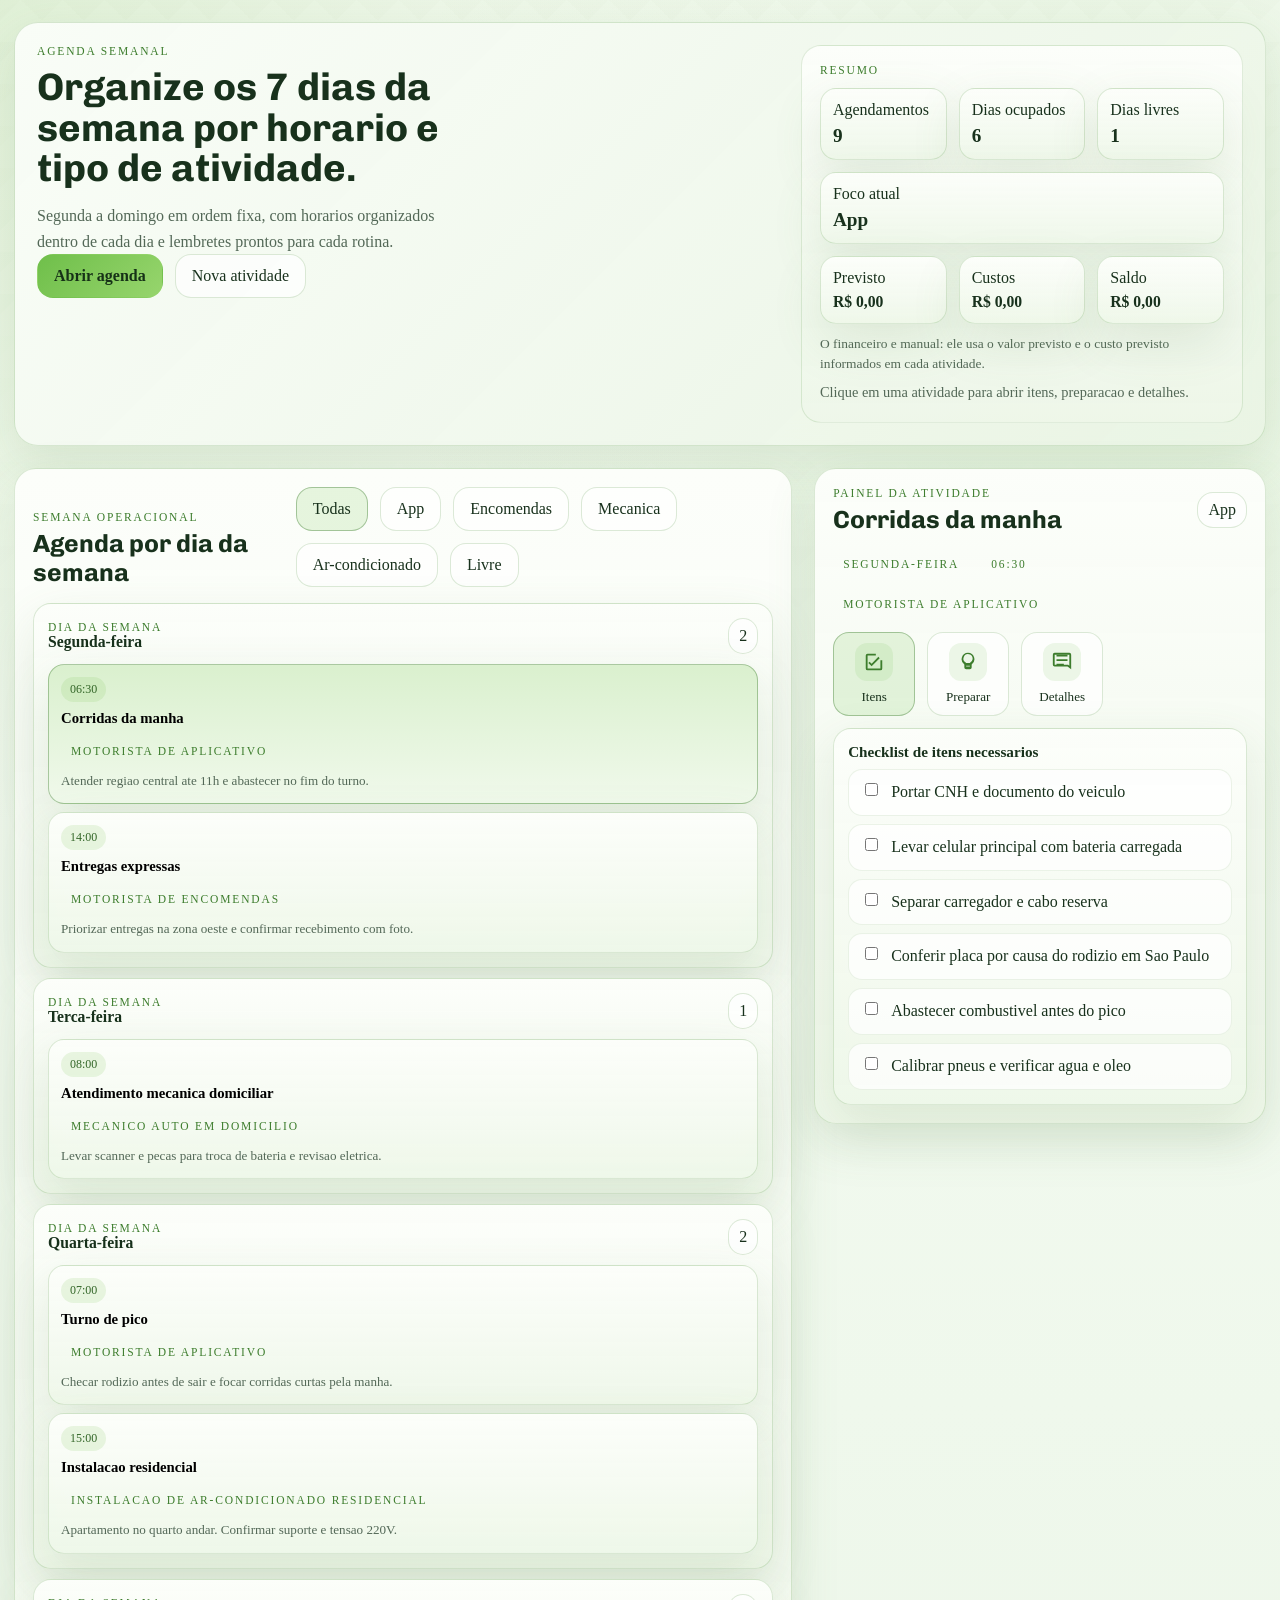
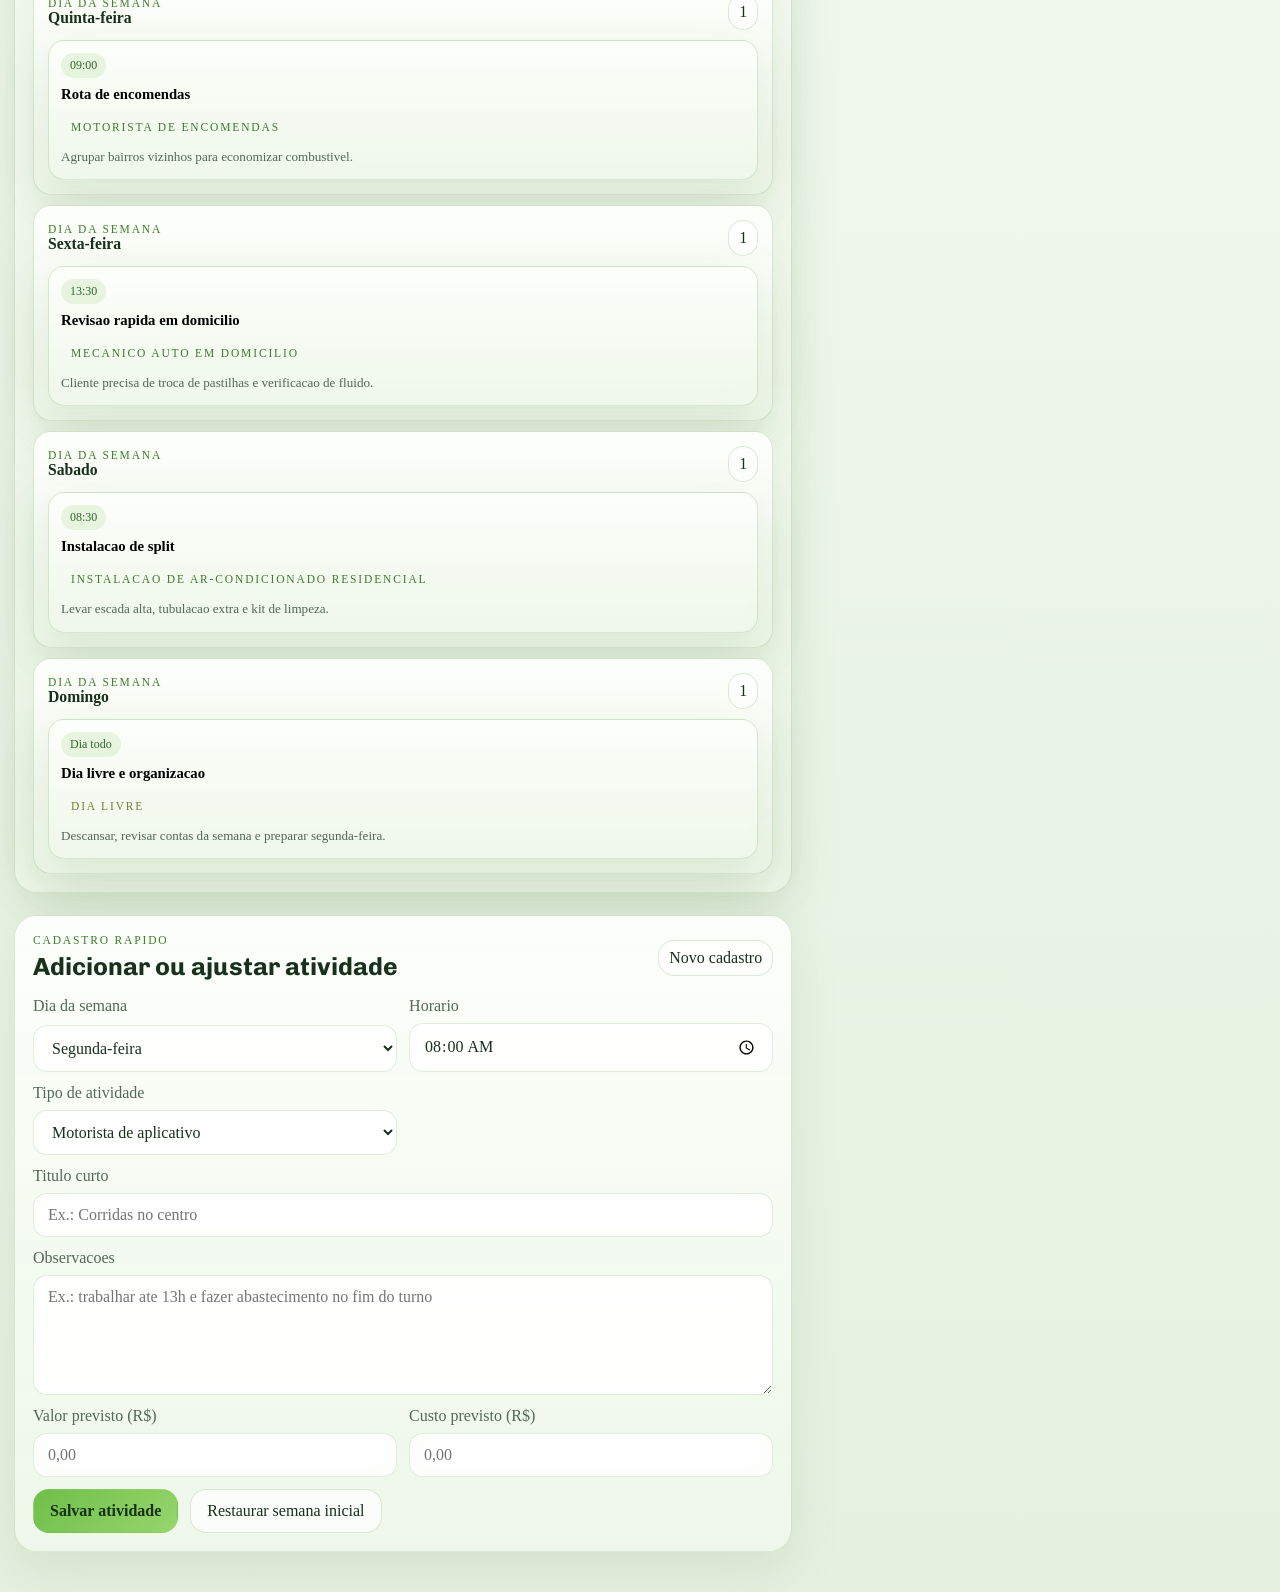
==== index.html @ f0bfd6d5 "Initial weekly planner app" ====
﻿<!DOCTYPE html>
<html lang="pt-BR">
  <head>
    <meta charset="UTF-8" />
    <meta name="viewport" content="width=device-width, initial-scale=1.0" />
    <title>Rotina Pro | Agenda do Empreendedor</title>
    <link rel="preconnect" href="https://fonts.googleapis.com" />
    <link rel="preconnect" href="https://fonts.gstatic.com" crossorigin />
    <link
      href="https://fonts.googleapis.com/css2?family=Chivo:wght@400;500;700;800&family=Sora:wght@400;600;700&display=swap"
      rel="stylesheet"
    />
    <link rel="stylesheet" href="./styles.css" />
  </head>
  <body>
    <div class="app-shell">
      <header class="hero-panel">
        <div class="hero-copy">
          <p class="eyebrow">Agenda semanal</p>
          <h1>Organize os 7 dias da semana por horario e tipo de atividade.</h1>
          <p class="hero-text">
            Segunda a domingo em ordem fixa, com horarios organizados dentro de cada dia e lembretes prontos para cada rotina.
          </p>
          <div class="hero-actions">
            <a class="button-primary" href="#planner">Abrir agenda</a>
            <a class="button-secondary" href="#cadastro">Nova atividade</a>
          </div>
        </div>

        <aside class="hero-summary">
          <p class="summary-label">Resumo</p>
          <div class="summary-grid" id="summaryGrid"></div>
          <div class="finance-overview" id="financeOverview"></div>
          <p class="finance-note">
            O financeiro e manual: ele usa o valor previsto e o custo previsto informados em cada atividade.
          </p>
          <p class="summary-note">
            Clique em uma atividade para abrir itens, preparacao e detalhes.
          </p>
        </aside>
      </header>

      <main class="dashboard">
        <section class="panel planner-panel" id="planner">
          <div class="section-heading">
            <div>
              <p class="eyebrow">Semana operacional</p>
              <h2>Agenda por dia da semana</h2>
            </div>
            <div class="chip-row" id="filterChips" aria-label="Filtrar por tipo"></div>
          </div>

          <div class="schedule-grid" id="scheduleGrid"></div>
        </section>

        <section class="panel detail-panel">
          <div class="section-heading section-heading-tight">
            <div>
              <p class="eyebrow">Painel da atividade</p>
              <h2 id="detailTitle">Selecione uma atividade</h2>
            </div>
            <span class="detail-badge" id="detailBadge">Sem selecao</span>
          </div>

          <div class="detail-meta" id="detailMeta"></div>

          <div class="icon-actions" id="iconActions">
            <button class="icon-button is-active" type="button" data-tab="checklist" aria-label="Abrir checklist">
              <span class="icon-shell">
                <svg viewBox="0 0 24 24" aria-hidden="true">
                  <path d="M9.4 16.6 5.8 13l1.4-1.4 2.2 2.2 7.4-7.4 1.4 1.4z" />
                  <path d="M19 21H5a2 2 0 0 1-2-2V5a2 2 0 0 1 2-2h9v2H5v14h14V10h2v9a2 2 0 0 1-2 2Z" />
                </svg>
              </span>
              <span>Itens</span>
            </button>
            <button class="icon-button" type="button" data-tab="preparation" aria-label="Abrir preparacao">
              <span class="icon-shell">
                <svg viewBox="0 0 24 24" aria-hidden="true">
                  <path d="M12 2a7 7 0 0 0-4 12.7V18a2 2 0 0 0 2 2h4a2 2 0 0 0 2-2v-3.3A7 7 0 0 0 12 2Zm2 15h-4v-1h4Zm.2-4.1-.2.1h-4l-.2-.1A5 5 0 1 1 17 9a4.9 4.9 0 0 1-2.8 3.9Z" />
                </svg>
              </span>
              <span>Preparar</span>
            </button>
            <button class="icon-button" type="button" data-tab="notes" aria-label="Abrir observacoes">
              <span class="icon-shell">
                <svg viewBox="0 0 24 24" aria-hidden="true">
                  <path d="M6 4h12v2H6zM6 9h12v2H6zM6 14h8v2H6z" />
                  <path d="M4 2h16a2 2 0 0 1 2 2v16l-4-3H4a2 2 0 0 1-2-2V4a2 2 0 0 1 2-2Zm0 13h14.7l1.3 1V4H4Z" />
                </svg>
              </span>
              <span>Detalhes</span>
            </button>
          </div>

          <div class="detail-body" id="detailBody"></div>
        </section>

        <section class="panel form-panel" id="cadastro">
          <div class="section-heading section-heading-tight">
            <div>
              <p class="eyebrow">Cadastro rapido</p>
              <h2 id="formTitle">Adicionar ou ajustar atividade</h2>
            </div>
            <span class="detail-badge" id="formModeBadge">Novo cadastro</span>
          </div>

          <form id="activityForm" class="activity-form">
            <input type="hidden" name="activityId" />

            <label class="field">
              <span>Dia da semana</span>
              <select name="day" required></select>
            </label>

            <label class="field">
              <span>Horario</span>
              <input type="time" name="time" required />
            </label>

            <label class="field">
              <span>Tipo de atividade</span>
              <select name="type" required></select>
            </label>

            <label class="field field-wide">
              <span>Titulo curto</span>
              <input type="text" name="title" placeholder="Ex.: Corridas no centro" required />
            </label>

            <label class="field field-wide">
              <span>Observacoes</span>
              <textarea name="notes" rows="4" placeholder="Ex.: trabalhar ate 13h e fazer abastecimento no fim do turno"></textarea>
            </label>

            <label class="field">
              <span>Valor previsto (R$)</span>
              <input type="number" name="expectedAmount" min="0" step="0.01" placeholder="0,00" />
            </label>

            <label class="field">
              <span>Custo previsto (R$)</span>
              <input type="number" name="estimatedCost" min="0" step="0.01" placeholder="0,00" />
            </label>

            <div class="form-actions">
              <button class="button-primary" type="submit" id="submitButton">Salvar atividade</button>
              <button class="button-secondary" type="button" id="cancelEditButton">Cancelar edicao</button>
              <button class="button-secondary" type="button" id="resetButton">Restaurar semana inicial</button>
            </div>
          </form>
        </section>
      </main>
    </div>

    <script src="./app.js"></script>
  </body>
</html>
---- styles.css ----
﻿:root {
  --bg: #eef7ed;
  --bg-soft: #e4f0e0;
  --panel: rgba(250, 253, 248, 0.96);
  --panel-strong: #f7fbf5;
  --panel-accent: #ebf5e7;
  --border: rgba(98, 154, 77, 0.22);
  --border-strong: rgba(72, 132, 58, 0.42);
  --text: #18311c;
  --muted: #536857;
  --accent: #6fbf4a;
  --accent-strong: #3d7d2d;
  --accent-deep: #4c9340;
  --shadow: 0 18px 50px rgba(92, 134, 78, 0.14);
  --success: #4d9a40;
  --warning: #b78935;
}

* {
  box-sizing: border-box;
}

html {
  scroll-behavior: smooth;
}

body {
  margin: 0;
  min-height: 100vh;
  font-family: "Sora", sans-serif;
  color: var(--text);
  background:
    radial-gradient(circle at top left, rgba(143, 201, 108, 0.22), transparent 24%),
    radial-gradient(circle at 84% 8%, rgba(111, 191, 74, 0.14), transparent 22%),
    linear-gradient(180deg, #f8fcf6 0%, #eff8ec 44%, #e6f1e1 100%);
}

body::before {
  content: "";
  position: fixed;
  inset: 0;
  pointer-events: none;
  background:
    linear-gradient(135deg, rgba(61, 125, 45, 0.03) 25%, transparent 25%),
    linear-gradient(225deg, rgba(61, 125, 45, 0.03) 25%, transparent 25%);
  background-size: 42px 42px;
  mask-image: linear-gradient(180deg, rgba(255, 255, 255, 0.34), transparent 82%);
}

body,
button,
input,
select,
textarea {
  font: inherit;
}

a {
  color: inherit;
  text-decoration: none;
}

button {
  cursor: pointer;
}

svg {
  width: 22px;
  height: 22px;
  fill: currentColor;
}

.app-shell {
  width: min(1380px, calc(100% - 28px));
  margin: 22px auto 40px;
}

.hero-panel,
.panel,
.day-card,
.schedule-item,
.detail-card,
.summary-card,
.finance-card {
  border: 1px solid var(--border);
  box-shadow: var(--shadow);
}

.hero-panel,
.panel,
.day-card,
.detail-card,
.summary-card,
.finance-card,
.schedule-item,
.field input,
.field select,
.field textarea {
  backdrop-filter: blur(14px);
}

.hero-panel {
  display: grid;
  grid-template-columns: minmax(0, 1.35fr) minmax(280px, 0.8fr);
  gap: 18px;
  padding: 22px;
  border-radius: 24px;
  background: linear-gradient(135deg, rgba(249, 253, 247, 0.98), rgba(233, 244, 228, 0.96));
}

.hero-copy h1,
h2 {
  font-family: "Chivo", sans-serif;
}

.eyebrow,
.summary-label,
.day-label,
.meta-tag {
  margin: 0;
  text-transform: uppercase;
  letter-spacing: 0.16em;
  font-size: 0.72rem;
  color: var(--accent-strong);
}

.hero-copy h1 {
  margin: 10px 0 0;
  font-size: clamp(1.85rem, 3vw, 2.7rem);
  line-height: 1.06;
  max-width: 18ch;
}

.hero-text,
.summary-note,
.finance-note,
.detail-empty,
.field span,
.empty-day,
.note-card p,
.item-notes {
  color: var(--muted);
}

.hero-text {
  max-width: 54ch;
  line-height: 1.6;
  margin: 14px 0 0;
}

.hero-actions,
.form-actions,
.chip-row,
.detail-meta,
.icon-actions,
.summary-grid,
.type-pills,
.finance-overview {
  display: flex;
  flex-wrap: wrap;
  gap: 12px;
}

.button-primary,
.button-secondary,
.filter-chip,
.icon-button,
.schedule-item,
.detail-badge,
.summary-card,
.finance-card,
.meta-tag,
.remove-button {
  border-radius: 16px;
  transition: transform 160ms ease, border-color 160ms ease, background 160ms ease;
}

.button-primary,
.button-secondary,
.filter-chip,
.remove-button {
  padding: 12px 16px;
  border: 1px solid transparent;
}

.button-primary {
  background: linear-gradient(135deg, #6fbf4a, #97d56d);
  color: #163117;
  font-weight: 800;
}

.button-secondary,
.filter-chip,
.remove-button,
.icon-button,
.detail-badge,
.summary-card,
.finance-card {
  background: rgba(255, 255, 255, 0.72);
  border: 1px solid var(--border);
  color: var(--text);
}

.button-primary:hover,
.button-secondary:hover,
.filter-chip:hover,
.icon-button:hover,
.schedule-item:hover,
.remove-button:hover {
  transform: translateY(-2px);
}

.hero-summary,
.panel,
.day-card,
.schedule-item,
.detail-card,
.summary-card,
.finance-card {
  background: linear-gradient(180deg, rgba(252, 254, 250, 0.98), rgba(238, 247, 233, 0.94));
}

.hero-summary {
  padding: 18px;
  border-radius: 20px;
  border: 1px solid rgba(98, 154, 77, 0.18);
}

.summary-grid {
  margin: 12px 0;
}

.summary-card,
.finance-card {
  flex: 1 1 110px;
  min-width: 110px;
  padding: 12px;
}

.summary-card strong {
  display: block;
  font-size: 1.2rem;
  margin-top: 6px;
}

.finance-overview {
  margin: 0 0 10px;
}

.finance-card strong {
  display: block;
  margin-top: 6px;
  font-size: 0.98rem;
}

.finance-note {
  margin: 0 0 8px;
  font-size: 0.84rem;
  line-height: 1.5;
}

.summary-note {
  line-height: 1.5;
  font-size: 0.9rem;
  margin: 0;
}

.dashboard {
  display: grid;
  grid-template-columns: minmax(0, 1.55fr) minmax(320px, 0.9fr);
  gap: 22px;
  margin-top: 22px;
}

.panel {
  padding: 18px;
  border-radius: 22px;
}

.planner-panel,
.form-panel {
  grid-column: 1;
}

.detail-panel {
  grid-column: 2;
  grid-row: 1 / span 2;
  align-self: start;
  position: sticky;
  top: 18px;
}

.section-heading {
  display: flex;
  justify-content: space-between;
  align-items: flex-end;
  gap: 18px;
  margin-bottom: 16px;
}

.section-heading-tight {
  align-items: center;
}

h2,
h3,
h4,
p {
  margin: 0;
}

h2 {
  margin-top: 6px;
  font-size: clamp(1.2rem, 2vw, 1.55rem);
}

.schedule-grid {
  display: grid;
  grid-template-columns: 1fr;
  gap: 10px;
}

.day-card {
  padding: 14px;
  border-radius: 18px;
}

.day-header {
  display: flex;
  justify-content: space-between;
  align-items: center;
  gap: 10px;
  margin-bottom: 10px;
}

.day-card h3 {
  font-size: 0.98rem;
}

.day-stack {
  display: grid;
  gap: 8px;
}

.schedule-item {
  padding: 12px;
  text-align: left;
  width: 100%;
}

.schedule-item.is-selected {
  border-color: var(--border-strong);
  background: linear-gradient(180deg, rgba(218, 240, 206, 1), rgba(240, 249, 235, 1));
}

.schedule-item.is-soon {
  border-color: rgba(183, 137, 53, 0.45);
  box-shadow: inset 0 0 0 1px rgba(183, 137, 53, 0.18);
}

.schedule-item.is-now {
  border-color: rgba(77, 154, 64, 0.55);
  box-shadow: inset 0 0 0 1px rgba(77, 154, 64, 0.2);
}

.item-time {
  display: inline-flex;
  padding: 5px 9px;
  border-radius: 999px;
  background: rgba(111, 191, 74, 0.14);
  color: #346729;
  font-size: 0.75rem;
  margin-bottom: 8px;
}

.item-title {
  font-size: 0.92rem;
  margin-bottom: 6px;
}

.item-type,
.item-notes,
.empty-day,
.detail-text,
.checklist-item label,
.prep-list li,
.note-card p,
.item-finance {
  line-height: 1.55;
}

.item-type {
  color: var(--accent-strong);
  font-size: 0.88rem;
}

.item-notes {
  font-size: 0.82rem;
  margin-top: 6px;
}

.item-finance {
  color: var(--accent-strong);
  font-size: 0.78rem;
  margin-top: 6px;
}

.filter-chip.is-active,
.icon-button.is-active {
  border-color: var(--border-strong);
  background: rgba(111, 191, 74, 0.16);
}

.detail-badge,
.meta-tag {
  padding: 8px 10px;
  display: inline-flex;
  align-items: center;
}

.detail-meta {
  margin-bottom: 14px;
}

.icon-actions {
  margin-bottom: 12px;
}

.icon-button {
  display: grid;
  justify-items: center;
  gap: 8px;
  min-width: 82px;
  padding: 10px;
  font-size: 0.82rem;
}

.icon-shell {
  display: grid;
  place-items: center;
  width: 38px;
  height: 38px;
  border-radius: 12px;
  background: rgba(111, 191, 74, 0.12);
  color: var(--accent-strong);
}

.detail-body {
  display: grid;
  gap: 10px;
}

.detail-grid {
  display: grid;
  gap: 14px;
  grid-template-columns: repeat(2, minmax(0, 1fr));
}

.detail-card {
  padding: 14px;
  border-radius: 18px;
}

.detail-card h3 {
  margin-bottom: 8px;
  font-size: 0.95rem;
}

.checklist-group {
  display: grid;
  gap: 8px;
}

.checklist-item {
  display: flex;
  gap: 10px;
  align-items: flex-start;
  padding: 10px 12px;
  border-radius: 14px;
  background: rgba(255, 255, 255, 0.74);
  border: 1px solid rgba(98, 154, 77, 0.12);
}

.checklist-item input {
  margin-top: 3px;
  accent-color: var(--success);
}

.checklist-item.is-done label {
  color: var(--accent-strong);
  text-decoration: line-through;
}

.prep-list,
.note-grid {
  display: grid;
  gap: 10px;
  padding: 0;
  margin: 0;
  list-style: none;
}

.prep-list li,
.note-card {
  padding: 12px;
  border-radius: 14px;
  background: rgba(255, 255, 255, 0.76);
  border: 1px solid rgba(98, 154, 77, 0.12);
}

.note-card strong {
  display: block;
  margin-top: 6px;
  font-size: 1rem;
}

.type-pills {
  margin-top: 10px;
}

.meta-tag.type-free {
  color: #72822c;
}

.meta-tag.type-driver,
.meta-tag.type-delivery,
.meta-tag.type-mechanic,
.meta-tag.type-ac {
  color: var(--accent-strong);
}

.activity-form {
  display: grid;
  grid-template-columns: repeat(2, minmax(0, 1fr));
  gap: 12px;
}

.field {
  display: grid;
  gap: 8px;
}

.field input,
.field select,
.field textarea {
  width: 100%;
  border: 1px solid rgba(98, 154, 77, 0.18);
  border-radius: 14px;
  padding: 12px 14px;
  background: rgba(255, 255, 255, 0.88);
  color: var(--text);
  outline: none;
}

.field textarea {
  resize: vertical;
  min-height: 120px;
}

.field input:focus,
.field select:focus,
.field textarea:focus {
  border-color: var(--border-strong);
  box-shadow: 0 0 0 3px rgba(111, 191, 74, 0.16);
}

.field-wide,
.form-actions {
  grid-column: 1 / -1;
}

#cancelEditButton {
  display: none;
}

.is-editing #cancelEditButton {
  display: inline-flex;
}

.remove-button {
  margin-top: 14px;
  width: 100%;
}

.empty-day,
.detail-empty {
  padding: 16px;
  border-radius: 18px;
  background: rgba(255, 255, 255, 0.68);
  border: 1px dashed rgba(98, 154, 77, 0.2);
}

@media (max-width: 1180px) {
  .dashboard {
    grid-template-columns: 1fr;
  }

  .detail-panel {
    grid-column: 1;
    grid-row: auto;
    position: static;
  }

  .schedule-grid {
    grid-template-columns: 1fr;
  }
}

@media (max-width: 820px) {
  .hero-panel,
  .section-heading,
  .activity-form {
    grid-template-columns: 1fr;
  }

  .hero-panel,
  .panel {
    padding: 18px;
    border-radius: 22px;
  }

  .section-heading {
    display: grid;
    align-items: start;
  }

  .detail-grid {
    grid-template-columns: 1fr;
  }
}

@media (max-width: 560px) {
  .app-shell {
    width: min(100% - 14px, 100%);
    margin: 12px auto 24px;
  }

  .button-primary,
  .button-secondary,
  .filter-chip {
    width: 100%;
    justify-content: center;
    text-align: center;
  }

  .icon-button {
    flex: 1 1 calc(33.33% - 8px);
    min-width: 0;
  }
}
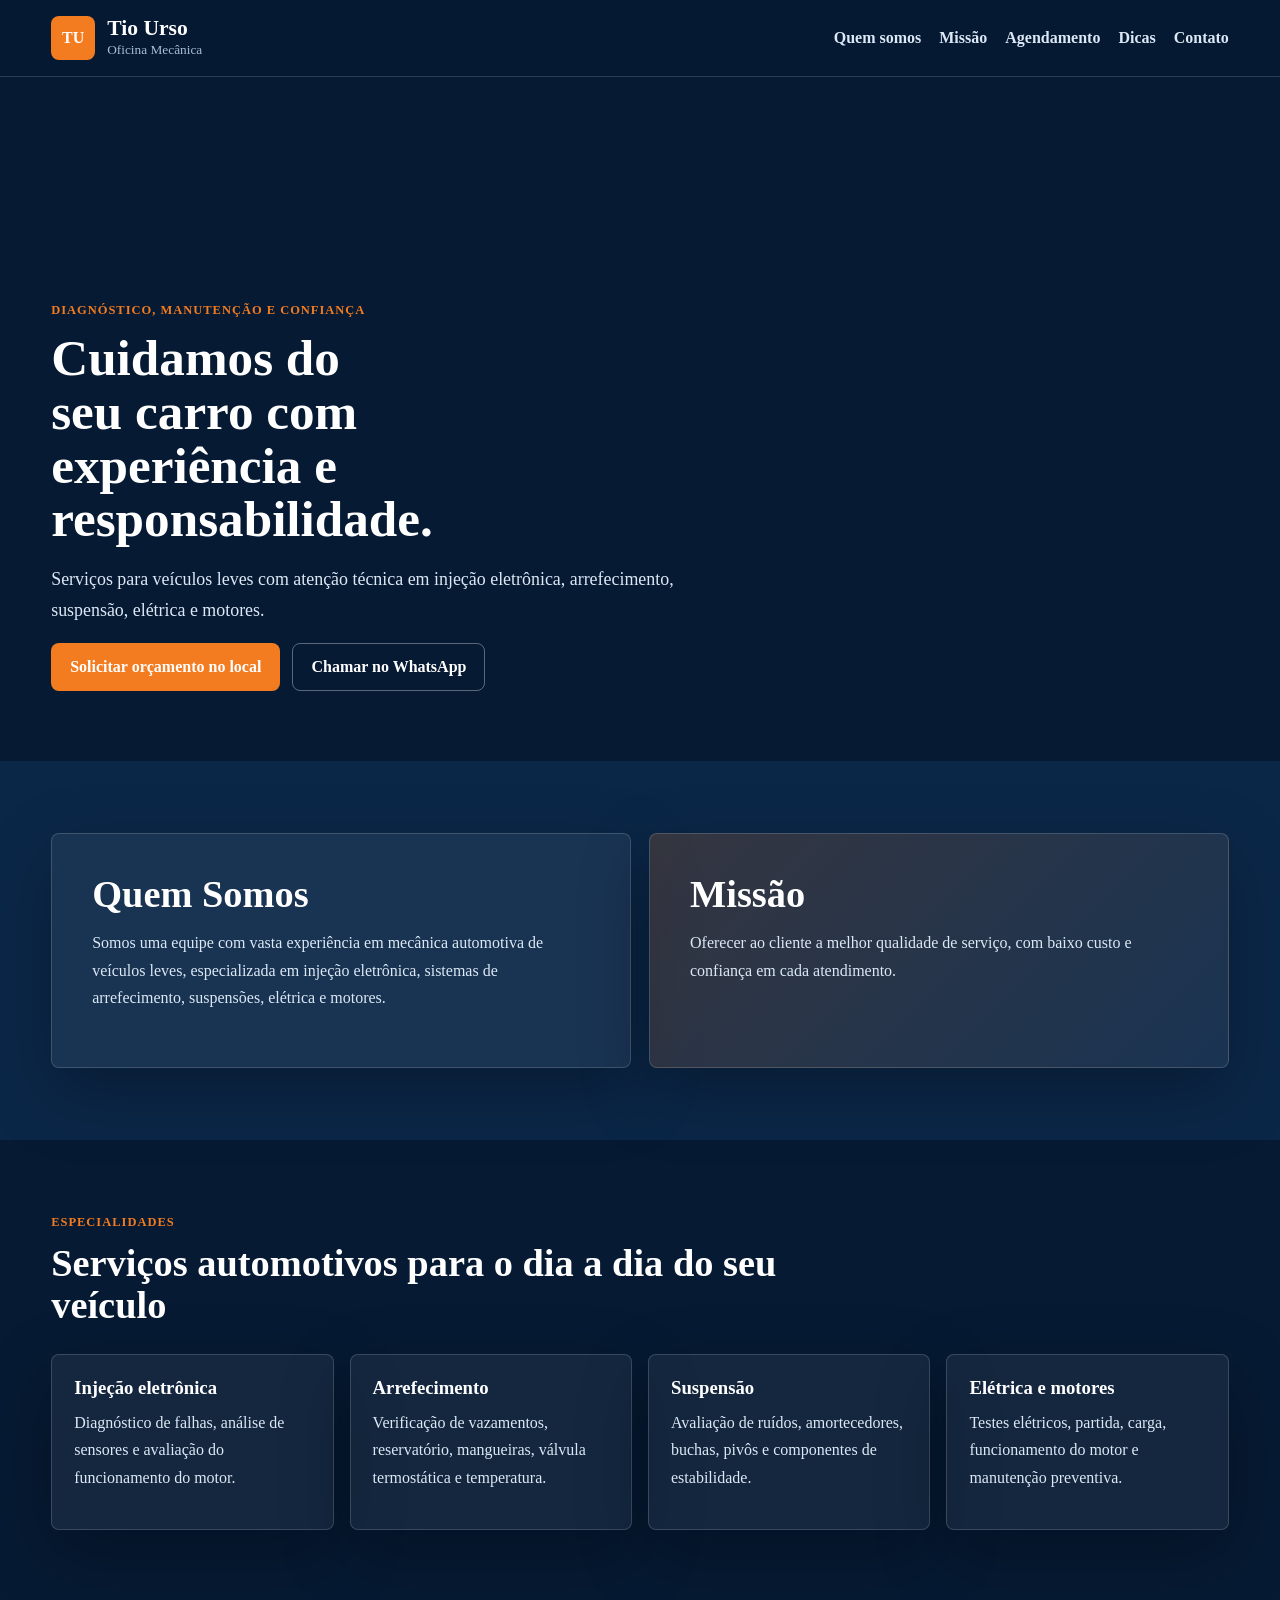
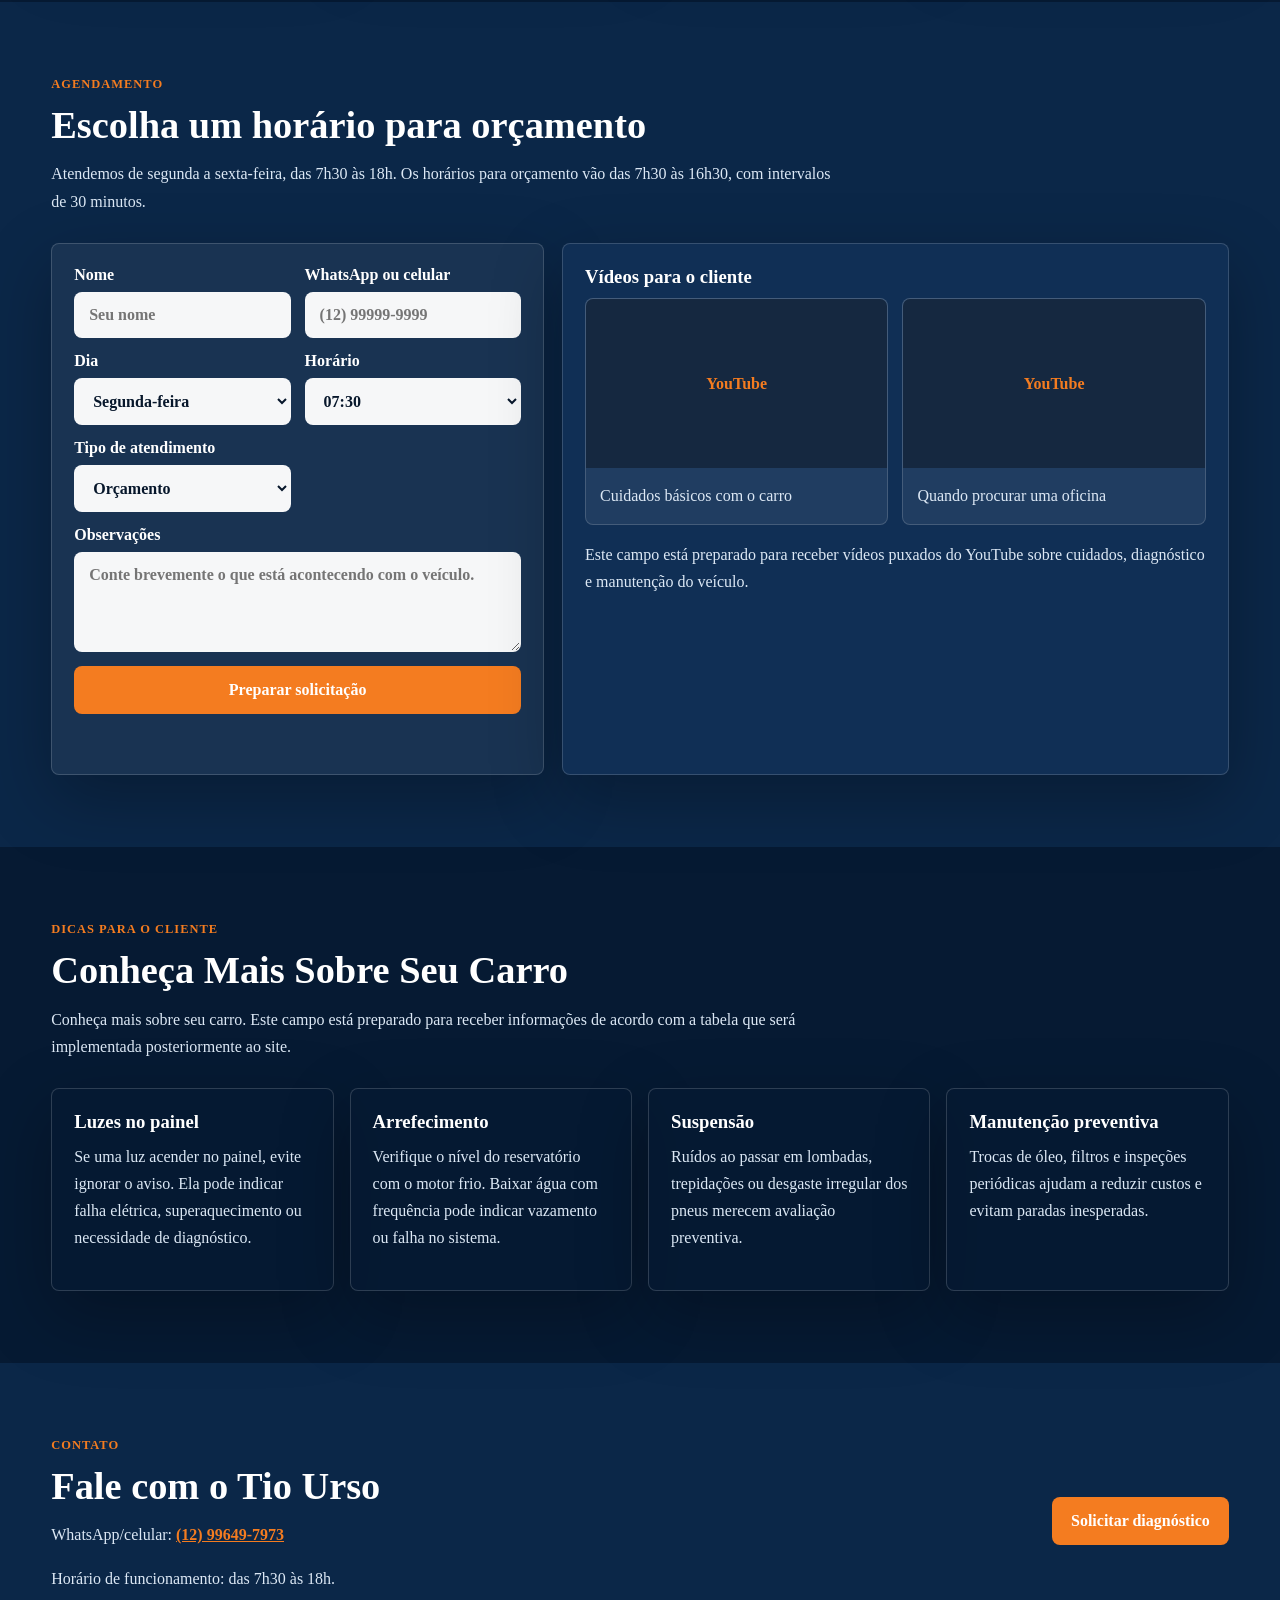
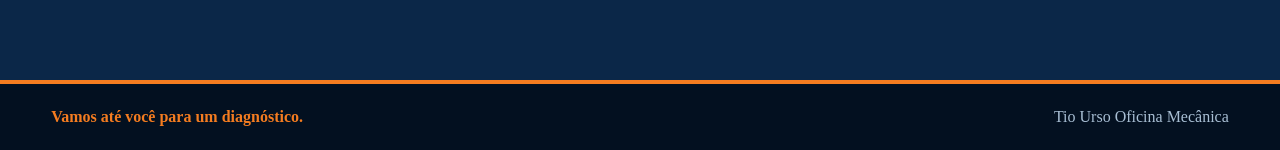
==== commit ecdd2d70: "Organiza site para publicacao no GitHub Pages" ====
--- a/index.html
+++ b/index.html
@@ -1,156 +1,196 @@
-﻿<!DOCTYPE html>
+<!DOCTYPE html>
 <html lang="pt-BR">
   <head>
     <meta charset="UTF-8" />
     <meta name="viewport" content="width=device-width, initial-scale=1.0" />
-    <title>Rotina Pro | Agenda do Empreendedor</title>
+    <title>Tio Urso | Oficina Mecânica</title>
     <link rel="preconnect" href="https://fonts.googleapis.com" />
     <link rel="preconnect" href="https://fonts.gstatic.com" crossorigin />
     <link
-      href="https://fonts.googleapis.com/css2?family=Chivo:wght@400;500;700;800&family=Sora:wght@400;600;700&display=swap"
+      href="https://fonts.googleapis.com/css2?family=Inter:wght@400;500;600;700;800&display=swap"
       rel="stylesheet"
     />
     <link rel="stylesheet" href="./styles.css" />
   </head>
   <body>
-    <div class="app-shell">
-      <header class="hero-panel">
-        <div class="hero-copy">
-          <p class="eyebrow">Agenda semanal</p>
-          <h1>Organize os 7 dias da semana por horario e tipo de atividade.</h1>
+    <header class="site-header">
+      <a class="brand" href="#inicio" aria-label="Tio Urso Oficina Mecânica">
+        <span class="brand-mark">TU</span>
+        <span>
+          <strong>Tio Urso</strong>
+          <small>Oficina Mecânica</small>
+        </span>
+      </a>
+
+      <nav class="main-nav" aria-label="Navegação principal">
+        <a href="#quem-somos">Quem somos</a>
+        <a href="#missao">Missão</a>
+        <a href="#agendamento">Agendamento</a>
+        <a href="#dicas">Dicas</a>
+        <a href="#contato">Contato</a>
+      </nav>
+    </header>
+
+    <main id="inicio">
+      <section class="hero">
+        <div class="hero-content">
+          <p class="eyebrow">Diagnóstico, manutenção e confiança</p>
+          <h1>Cuidamos do seu carro com experiência e responsabilidade.</h1>
           <p class="hero-text">
-            Segunda a domingo em ordem fixa, com horarios organizados dentro de cada dia e lembretes prontos para cada rotina.
+            Serviços para veículos leves com atenção técnica em injeção eletrônica, arrefecimento, suspensão,
+            elétrica e motores.
           </p>
           <div class="hero-actions">
-            <a class="button-primary" href="#planner">Abrir agenda</a>
-            <a class="button-secondary" href="#cadastro">Nova atividade</a>
+            <a class="button button-primary" href="#agendamento">Solicitar orçamento no local</a>
+            <a class="button button-secondary" href="https://wa.me/5512996497973" target="_blank" rel="noreferrer">
+              Chamar no WhatsApp
+            </a>
           </div>
         </div>
+      </section>
 
-        <aside class="hero-summary">
-          <p class="summary-label">Resumo</p>
-          <div class="summary-grid" id="summaryGrid"></div>
-          <div class="finance-overview" id="financeOverview"></div>
-          <p class="finance-note">
-            O financeiro e manual: ele usa o valor previsto e o custo previsto informados em cada atividade.
+      <section class="section-grid" aria-label="Informações principais">
+        <article class="info-block" id="quem-somos">
+          <h2>Quem Somos</h2>
+          <p>
+            Somos uma equipe com vasta experiência em mecânica automotiva de veículos leves, especializada em
+            injeção eletrônica, sistemas de arrefecimento, suspensões, elétrica e motores.
           </p>
-          <p class="summary-note">
-            Clique em uma atividade para abrir itens, preparacao e detalhes.
+        </article>
+
+        <article class="info-block highlight-block" id="missao">
+          <h2>Missão</h2>
+          <p>
+            Oferecer ao cliente a melhor qualidade de serviço, com baixo custo e confiança em cada atendimento.
           </p>
-        </aside>
-      </header>
+        </article>
+      </section>
 
-      <main class="dashboard">
-        <section class="panel planner-panel" id="planner">
-          <div class="section-heading">
-            <div>
-              <p class="eyebrow">Semana operacional</p>
-              <h2>Agenda por dia da semana</h2>
-            </div>
-            <div class="chip-row" id="filterChips" aria-label="Filtrar por tipo"></div>
-          </div>
+      <section class="services-band">
+        <div class="section-heading">
+          <p class="eyebrow">Especialidades</p>
+          <h2>Serviços automotivos para o dia a dia do seu veículo</h2>
+        </div>
 
-          <div class="schedule-grid" id="scheduleGrid"></div>
-        </section>
+        <div class="service-list">
+          <article>
+            <h3>Injeção eletrônica</h3>
+            <p>Diagnóstico de falhas, análise de sensores e avaliação do funcionamento do motor.</p>
+          </article>
+          <article>
+            <h3>Arrefecimento</h3>
+            <p>Verificação de vazamentos, reservatório, mangueiras, válvula termostática e temperatura.</p>
+          </article>
+          <article>
+            <h3>Suspensão</h3>
+            <p>Avaliação de ruídos, amortecedores, buchas, pivôs e componentes de estabilidade.</p>
+          </article>
+          <article>
+            <h3>Elétrica e motores</h3>
+            <p>Testes elétricos, partida, carga, funcionamento do motor e manutenção preventiva.</p>
+          </article>
+        </div>
+      </section>
 
-        <section class="panel detail-panel">
-          <div class="section-heading section-heading-tight">
-            <div>
-              <p class="eyebrow">Painel da atividade</p>
-              <h2 id="detailTitle">Selecione uma atividade</h2>
-            </div>
-            <span class="detail-badge" id="detailBadge">Sem selecao</span>
-          </div>
+      <section class="appointment-section" id="agendamento">
+        <div class="section-heading">
+          <p class="eyebrow">Agendamento</p>
+          <h2>Escolha um horário para orçamento</h2>
+          <p>
+            Atendemos de segunda a sexta-feira, das 7h30 às 18h. Os horários para orçamento vão das 7h30 às
+            16h30, com intervalos de 30 minutos.
+          </p>
+        </div>
 
-          <div class="detail-meta" id="detailMeta"></div>
-
-          <div class="icon-actions" id="iconActions">
-            <button class="icon-button is-active" type="button" data-tab="checklist" aria-label="Abrir checklist">
-              <span class="icon-shell">
-                <svg viewBox="0 0 24 24" aria-hidden="true">
-                  <path d="M9.4 16.6 5.8 13l1.4-1.4 2.2 2.2 7.4-7.4 1.4 1.4z" />
-                  <path d="M19 21H5a2 2 0 0 1-2-2V5a2 2 0 0 1 2-2h9v2H5v14h14V10h2v9a2 2 0 0 1-2 2Z" />
-                </svg>
-              </span>
-              <span>Itens</span>
-            </button>
-            <button class="icon-button" type="button" data-tab="preparation" aria-label="Abrir preparacao">
-              <span class="icon-shell">
-                <svg viewBox="0 0 24 24" aria-hidden="true">
-                  <path d="M12 2a7 7 0 0 0-4 12.7V18a2 2 0 0 0 2 2h4a2 2 0 0 0 2-2v-3.3A7 7 0 0 0 12 2Zm2 15h-4v-1h4Zm.2-4.1-.2.1h-4l-.2-.1A5 5 0 1 1 17 9a4.9 4.9 0 0 1-2.8 3.9Z" />
-                </svg>
-              </span>
-              <span>Preparar</span>
-            </button>
-            <button class="icon-button" type="button" data-tab="notes" aria-label="Abrir observacoes">
-              <span class="icon-shell">
-                <svg viewBox="0 0 24 24" aria-hidden="true">
-                  <path d="M6 4h12v2H6zM6 9h12v2H6zM6 14h8v2H6z" />
-                  <path d="M4 2h16a2 2 0 0 1 2 2v16l-4-3H4a2 2 0 0 1-2-2V4a2 2 0 0 1 2-2Zm0 13h14.7l1.3 1V4H4Z" />
-                </svg>
-              </span>
-              <span>Detalhes</span>
-            </button>
-          </div>
-
-          <div class="detail-body" id="detailBody"></div>
-        </section>
-
-        <section class="panel form-panel" id="cadastro">
-          <div class="section-heading section-heading-tight">
-            <div>
-              <p class="eyebrow">Cadastro rapido</p>
-              <h2 id="formTitle">Adicionar ou ajustar atividade</h2>
-            </div>
-            <span class="detail-badge" id="formModeBadge">Novo cadastro</span>
-          </div>
-
-          <form id="activityForm" class="activity-form">
-            <input type="hidden" name="activityId" />
-
-            <label class="field">
-              <span>Dia da semana</span>
-              <select name="day" required></select>
+        <div class="appointment-layout">
+          <form class="appointment-form" id="appointmentForm">
+            <label>
+              Nome
+              <input type="text" name="name" placeholder="Seu nome" required />
             </label>
 
-            <label class="field">
-              <span>Horario</span>
-              <input type="time" name="time" required />
+            <label>
+              WhatsApp ou celular
+              <input type="tel" name="phone" placeholder="(12) 99999-9999" required />
             </label>
 
-            <label class="field">
-              <span>Tipo de atividade</span>
-              <select name="type" required></select>
+            <label>
+              Dia
+              <select name="day" id="daySelect" required></select>
             </label>
 
-            <label class="field field-wide">
-              <span>Titulo curto</span>
-              <input type="text" name="title" placeholder="Ex.: Corridas no centro" required />
+            <label>
+              Horário
+              <select name="time" id="timeSelect" required></select>
             </label>
 
-            <label class="field field-wide">
-              <span>Observacoes</span>
-              <textarea name="notes" rows="4" placeholder="Ex.: trabalhar ate 13h e fazer abastecimento no fim do turno"></textarea>
+            <label>
+              Tipo de atendimento
+              <select name="service" id="serviceSelect" required></select>
             </label>
 
-            <label class="field">
-              <span>Valor previsto (R$)</span>
-              <input type="number" name="expectedAmount" min="0" step="0.01" placeholder="0,00" />
+            <label class="full-field">
+              Observações
+              <textarea
+                name="notes"
+                rows="4"
+                placeholder="Conte brevemente o que está acontecendo com o veículo."
+              ></textarea>
             </label>
 
-            <label class="field">
-              <span>Custo previsto (R$)</span>
-              <input type="number" name="estimatedCost" min="0" step="0.01" placeholder="0,00" />
-            </label>
+            <button class="button button-primary full-field" type="submit">Preparar solicitação</button>
+            <p class="form-feedback" id="formFeedback" role="status"></p>
+          </form>
 
-            <div class="form-actions">
-              <button class="button-primary" type="submit" id="submitButton">Salvar atividade</button>
-              <button class="button-secondary" type="button" id="cancelEditButton">Cancelar edicao</button>
-              <button class="button-secondary" type="button" id="resetButton">Restaurar semana inicial</button>
-            </div>
-          </form>
-        </section>
-      </main>
+          <div class="video-panel">
+            <h3>Vídeos para o cliente</h3>
+            <div class="video-grid" id="videoGrid" aria-label="Vídeos do YouTube"></div>
+            <p>
+              Este campo está preparado para receber vídeos puxados do YouTube sobre cuidados, diagnóstico e
+              manutenção do veículo.
+            </p>
+          </div>
+        </div>
+      </section>
+
+      <section class="tips-section" id="dicas">
+        <div class="section-heading">
+          <p class="eyebrow">Dicas para o cliente</p>
+          <h2>Conheça Mais Sobre Seu Carro</h2>
+          <p>
+            Conheça mais sobre seu carro. Este campo está preparado para receber informações de acordo com a tabela
+            que será implementada posteriormente ao site.
+          </p>
+        </div>
+
+        <div class="tips-grid" id="tipsGrid"></div>
+      </section>
+
+      <section class="contact-section" id="contato">
+        <div>
+          <p class="eyebrow">Contato</p>
+          <h2>Fale com o Tio Urso</h2>
+          <p>
+            WhatsApp/celular:
+            <a href="https://wa.me/5512996497973" target="_blank" rel="noreferrer">(12) 99649-7973</a>
+          </p>
+          <p>Horário de funcionamento: das 7h30 às 18h.</p>
+        </div>
+        <a class="button button-primary" href="https://wa.me/5512996497973" target="_blank" rel="noreferrer">
+          Solicitar diagnóstico
+        </a>
+      </section>
+    </main>
+
+    <footer class="site-footer">
+      <strong>Vamos até você para um diagnóstico.</strong>
+      <span>Tio Urso Oficina Mecânica</span>
+    </footer>
+
+    <div class="exit-message" id="exitMessage" aria-live="polite">
+      <button type="button" id="closeExitMessage" aria-label="Fechar aviso">×</button>
+      <strong>Vamos até você para um diagnóstico.</strong>
+      <p>Chame a Tio Urso antes de adiar a manutenção do seu carro.</p>
     </div>
 
     <script src="./app.js"></script>
--- a/styles.css
+++ b/styles.css
@@ -1,19 +1,14 @@
-﻿:root {
-  --bg: #eef7ed;
-  --bg-soft: #e4f0e0;
-  --panel: rgba(250, 253, 248, 0.96);
-  --panel-strong: #f7fbf5;
-  --panel-accent: #ebf5e7;
-  --border: rgba(98, 154, 77, 0.22);
-  --border-strong: rgba(72, 132, 58, 0.42);
-  --text: #18311c;
-  --muted: #536857;
-  --accent: #6fbf4a;
-  --accent-strong: #3d7d2d;
-  --accent-deep: #4c9340;
-  --shadow: 0 18px 50px rgba(92, 134, 78, 0.14);
-  --success: #4d9a40;
-  --warning: #b78935;
+:root {
+  --navy: #061a33;
+  --navy-soft: #0b2748;
+  --navy-panel: #102f55;
+  --white: #ffffff;
+  --text-soft: #dce8f5;
+  --muted: #a8bed3;
+  --orange: #f47c20;
+  --orange-dark: #c95c0d;
+  --border: rgba(255, 255, 255, 0.16);
+  --shadow: 0 24px 70px rgba(0, 0, 0, 0.28);
 }
 
 * {
@@ -26,25 +21,9 @@
 
 body {
   margin: 0;
-  min-height: 100vh;
-  font-family: "Sora", sans-serif;
-  color: var(--text);
-  background:
-    radial-gradient(circle at top left, rgba(143, 201, 108, 0.22), transparent 24%),
-    radial-gradient(circle at 84% 8%, rgba(111, 191, 74, 0.14), transparent 22%),
-    linear-gradient(180deg, #f8fcf6 0%, #eff8ec 44%, #e6f1e1 100%);
-}
-
-body::before {
-  content: "";
-  position: fixed;
-  inset: 0;
-  pointer-events: none;
-  background:
-    linear-gradient(135deg, rgba(61, 125, 45, 0.03) 25%, transparent 25%),
-    linear-gradient(225deg, rgba(61, 125, 45, 0.03) 25%, transparent 25%);
-  background-size: 42px 42px;
-  mask-image: linear-gradient(180deg, rgba(255, 255, 255, 0.34), transparent 82%);
+  font-family: "Inter", Arial, sans-serif;
+  color: var(--white);
+  background: var(--navy);
 }
 
 body,
@@ -57,594 +36,544 @@
 
 a {
   color: inherit;
+}
+
+button,
+select {
+  cursor: pointer;
+}
+
+.site-header {
+  position: sticky;
+  top: 0;
+  z-index: 20;
+  display: flex;
+  align-items: center;
+  justify-content: space-between;
+  gap: 24px;
+  min-height: 76px;
+  padding: 16px clamp(18px, 4vw, 56px);
+  background: rgba(6, 26, 51, 0.92);
+  border-bottom: 1px solid var(--border);
+  backdrop-filter: blur(16px);
+}
+
+.brand {
+  display: inline-flex;
+  align-items: center;
+  gap: 12px;
   text-decoration: none;
 }
 
-button {
-  cursor: pointer;
-}
-
-svg {
-  width: 22px;
-  height: 22px;
-  fill: currentColor;
-}
-
-.app-shell {
-  width: min(1380px, calc(100% - 28px));
-  margin: 22px auto 40px;
-}
-
-.hero-panel,
-.panel,
-.day-card,
-.schedule-item,
-.detail-card,
-.summary-card,
-.finance-card {
-  border: 1px solid var(--border);
-  box-shadow: var(--shadow);
-}
-
-.hero-panel,
-.panel,
-.day-card,
-.detail-card,
-.summary-card,
-.finance-card,
-.schedule-item,
-.field input,
-.field select,
-.field textarea {
-  backdrop-filter: blur(14px);
-}
-
-.hero-panel {
-  display: grid;
-  grid-template-columns: minmax(0, 1.35fr) minmax(280px, 0.8fr);
-  gap: 18px;
-  padding: 22px;
-  border-radius: 24px;
-  background: linear-gradient(135deg, rgba(249, 253, 247, 0.98), rgba(233, 244, 228, 0.96));
-}
-
-.hero-copy h1,
+.brand-mark {
+  display: grid;
+  place-items: center;
+  width: 44px;
+  height: 44px;
+  border-radius: 8px;
+  background: var(--orange);
+  color: var(--white);
+  font-weight: 800;
+}
+
+.brand strong,
+.brand small {
+  display: block;
+}
+
+.brand strong {
+  font-size: 1.35rem;
+  line-height: 1;
+}
+
+.brand small {
+  color: var(--muted);
+  margin-top: 2px;
+}
+
+.main-nav {
+  display: flex;
+  flex-wrap: wrap;
+  justify-content: flex-end;
+  gap: 8px 18px;
+}
+
+.main-nav a {
+  display: inline-flex;
+  align-items: center;
+  min-height: 36px;
+  color: var(--text-soft);
+  font-weight: 600;
+  text-decoration: none;
+}
+
+.main-nav a:hover {
+  color: var(--orange);
+}
+
+.hero {
+  min-height: 76vh;
+  display: grid;
+  align-items: end;
+  padding: clamp(90px, 12vw, 150px) clamp(18px, 4vw, 56px) 70px;
+  background:
+    linear-gradient(90deg, rgba(6, 26, 51, 0.96), rgba(6, 26, 51, 0.78), rgba(6, 26, 51, 0.48)),
+    url("https://images.unsplash.com/photo-1487754180451-c456f719a1fc?auto=format&fit=crop&w=1800&q=80") center / cover;
+}
+
+.hero-content {
+  width: min(760px, 100%);
+}
+
+.eyebrow {
+  margin: 0 0 10px;
+  color: var(--orange);
+  font-size: 0.78rem;
+  font-weight: 800;
+  letter-spacing: 0.08em;
+  text-transform: uppercase;
+}
+
+h1,
+h2,
+h3,
+p {
+  margin-top: 0;
+}
+
+h1 {
+  margin-bottom: 18px;
+  font-size: clamp(1.85rem, 4vw, 3.7rem);
+  line-height: 1.05;
+  max-width: 13ch;
+}
+
 h2 {
-  font-family: "Chivo", sans-serif;
-}
-
-.eyebrow,
-.summary-label,
-.day-label,
-.meta-tag {
-  margin: 0;
-  text-transform: uppercase;
-  letter-spacing: 0.16em;
-  font-size: 0.72rem;
-  color: var(--accent-strong);
-}
-
-.hero-copy h1 {
-  margin: 10px 0 0;
-  font-size: clamp(1.85rem, 3vw, 2.7rem);
-  line-height: 1.06;
-  max-width: 18ch;
-}
-
-.hero-text,
-.summary-note,
-.finance-note,
-.detail-empty,
-.field span,
-.empty-day,
-.note-card p,
-.item-notes {
-  color: var(--muted);
+  margin-bottom: 14px;
+  font-size: clamp(1.6rem, 3vw, 2.45rem);
+  line-height: 1.08;
+}
+
+h3 {
+  margin-bottom: 10px;
+}
+
+p {
+  color: var(--text-soft);
+  line-height: 1.7;
 }
 
 .hero-text {
-  max-width: 54ch;
-  line-height: 1.6;
-  margin: 14px 0 0;
+  max-width: 650px;
+  font-size: 1.12rem;
 }
 
 .hero-actions,
-.form-actions,
-.chip-row,
-.detail-meta,
-.icon-actions,
-.summary-grid,
-.type-pills,
-.finance-overview {
+.contact-section {
   display: flex;
   flex-wrap: wrap;
   gap: 12px;
-}
-
-.button-primary,
-.button-secondary,
-.filter-chip,
-.icon-button,
-.schedule-item,
-.detail-badge,
-.summary-card,
-.finance-card,
-.meta-tag,
-.remove-button {
-  border-radius: 16px;
-  transition: transform 160ms ease, border-color 160ms ease, background 160ms ease;
-}
-
-.button-primary,
-.button-secondary,
-.filter-chip,
-.remove-button {
-  padding: 12px 16px;
-  border: 1px solid transparent;
-}
-
-.button-primary {
-  background: linear-gradient(135deg, #6fbf4a, #97d56d);
-  color: #163117;
-  font-weight: 800;
-}
-
-.button-secondary,
-.filter-chip,
-.remove-button,
-.icon-button,
-.detail-badge,
-.summary-card,
-.finance-card {
-  background: rgba(255, 255, 255, 0.72);
-  border: 1px solid var(--border);
-  color: var(--text);
-}
-
-.button-primary:hover,
-.button-secondary:hover,
-.filter-chip:hover,
-.icon-button:hover,
-.schedule-item:hover,
-.remove-button:hover {
-  transform: translateY(-2px);
-}
-
-.hero-summary,
-.panel,
-.day-card,
-.schedule-item,
-.detail-card,
-.summary-card,
-.finance-card {
-  background: linear-gradient(180deg, rgba(252, 254, 250, 0.98), rgba(238, 247, 233, 0.94));
-}
-
-.hero-summary {
-  padding: 18px;
-  border-radius: 20px;
-  border: 1px solid rgba(98, 154, 77, 0.18);
-}
-
-.summary-grid {
-  margin: 12px 0;
-}
-
-.summary-card,
-.finance-card {
-  flex: 1 1 110px;
-  min-width: 110px;
-  padding: 12px;
-}
-
-.summary-card strong {
-  display: block;
-  font-size: 1.2rem;
-  margin-top: 6px;
-}
-
-.finance-overview {
-  margin: 0 0 10px;
-}
-
-.finance-card strong {
-  display: block;
-  margin-top: 6px;
-  font-size: 0.98rem;
-}
-
-.finance-note {
-  margin: 0 0 8px;
-  font-size: 0.84rem;
-  line-height: 1.5;
-}
-
-.summary-note {
-  line-height: 1.5;
-  font-size: 0.9rem;
-  margin: 0;
-}
-
-.dashboard {
-  display: grid;
-  grid-template-columns: minmax(0, 1.55fr) minmax(320px, 0.9fr);
-  gap: 22px;
-  margin-top: 22px;
-}
-
-.panel {
-  padding: 18px;
-  border-radius: 22px;
-}
-
-.planner-panel,
-.form-panel {
-  grid-column: 1;
-}
-
-.detail-panel {
-  grid-column: 2;
-  grid-row: 1 / span 2;
-  align-self: start;
-  position: sticky;
-  top: 18px;
-}
-
-.section-heading {
-  display: flex;
-  justify-content: space-between;
-  align-items: flex-end;
-  gap: 18px;
-  margin-bottom: 16px;
-}
-
-.section-heading-tight {
   align-items: center;
 }
 
-h2,
-h3,
-h4,
-p {
-  margin: 0;
-}
-
-h2 {
-  margin-top: 6px;
-  font-size: clamp(1.2rem, 2vw, 1.55rem);
-}
-
-.schedule-grid {
-  display: grid;
-  grid-template-columns: 1fr;
-  gap: 10px;
-}
-
-.day-card {
-  padding: 14px;
-  border-radius: 18px;
-}
-
-.day-header {
-  display: flex;
-  justify-content: space-between;
-  align-items: center;
-  gap: 10px;
-  margin-bottom: 10px;
-}
-
-.day-card h3 {
-  font-size: 0.98rem;
-}
-
-.day-stack {
-  display: grid;
-  gap: 8px;
-}
-
-.schedule-item {
-  padding: 12px;
-  text-align: left;
-  width: 100%;
-}
-
-.schedule-item.is-selected {
-  border-color: var(--border-strong);
-  background: linear-gradient(180deg, rgba(218, 240, 206, 1), rgba(240, 249, 235, 1));
-}
-
-.schedule-item.is-soon {
-  border-color: rgba(183, 137, 53, 0.45);
-  box-shadow: inset 0 0 0 1px rgba(183, 137, 53, 0.18);
-}
-
-.schedule-item.is-now {
-  border-color: rgba(77, 154, 64, 0.55);
-  box-shadow: inset 0 0 0 1px rgba(77, 154, 64, 0.2);
-}
-
-.item-time {
-  display: inline-flex;
-  padding: 5px 9px;
-  border-radius: 999px;
-  background: rgba(111, 191, 74, 0.14);
-  color: #346729;
-  font-size: 0.75rem;
-  margin-bottom: 8px;
-}
-
-.item-title {
-  font-size: 0.92rem;
-  margin-bottom: 6px;
-}
-
-.item-type,
-.item-notes,
-.empty-day,
-.detail-text,
-.checklist-item label,
-.prep-list li,
-.note-card p,
-.item-finance {
-  line-height: 1.55;
-}
-
-.item-type {
-  color: var(--accent-strong);
-  font-size: 0.88rem;
-}
-
-.item-notes {
-  font-size: 0.82rem;
-  margin-top: 6px;
-}
-
-.item-finance {
-  color: var(--accent-strong);
-  font-size: 0.78rem;
-  margin-top: 6px;
-}
-
-.filter-chip.is-active,
-.icon-button.is-active {
-  border-color: var(--border-strong);
-  background: rgba(111, 191, 74, 0.16);
-}
-
-.detail-badge,
-.meta-tag {
-  padding: 8px 10px;
+.button {
   display: inline-flex;
   align-items: center;
-}
-
-.detail-meta {
-  margin-bottom: 14px;
-}
-
-.icon-actions {
-  margin-bottom: 12px;
-}
-
-.icon-button {
-  display: grid;
-  justify-items: center;
+  justify-content: center;
+  min-height: 48px;
+  padding: 12px 18px;
+  border: 1px solid transparent;
+  border-radius: 8px;
+  font-weight: 800;
+  text-decoration: none;
+  transition: transform 160ms ease, background 160ms ease, border-color 160ms ease;
+}
+
+.button:hover {
+  transform: translateY(-2px);
+}
+
+.button-primary {
+  background: var(--orange);
+  color: var(--white);
+}
+
+.button-primary:hover {
+  background: var(--orange-dark);
+}
+
+.button-secondary {
+  border-color: rgba(255, 255, 255, 0.34);
+  color: var(--white);
+}
+
+.button-secondary:hover {
+  border-color: var(--orange);
+}
+
+.section-grid,
+.services-band,
+.appointment-section,
+.tips-section,
+.contact-section {
+  padding: clamp(44px, 8vw, 72px) clamp(18px, 4vw, 56px);
+}
+
+.section-grid {
+  display: grid;
+  grid-template-columns: repeat(2, minmax(0, 1fr));
+  gap: 18px;
+  background: var(--navy-soft);
+}
+
+.info-block,
+.service-list article,
+.appointment-form,
+.video-panel,
+.tips-grid article {
+  border: 1px solid var(--border);
+  border-radius: 8px;
+  background: rgba(255, 255, 255, 0.06);
+  box-shadow: var(--shadow);
+}
+
+.info-block {
+  padding: clamp(22px, 4vw, 40px);
+}
+
+.highlight-block {
+  background: linear-gradient(135deg, rgba(244, 124, 32, 0.18), rgba(255, 255, 255, 0.06));
+}
+
+.services-band {
+  background: var(--navy);
+}
+
+.section-heading {
+  max-width: 780px;
+  margin-bottom: 28px;
+}
+
+.service-list,
+.tips-grid {
+  display: grid;
+  grid-template-columns: repeat(auto-fit, minmax(220px, 1fr));
+  gap: 16px;
+}
+
+.service-list article,
+.tips-grid article {
+  padding: 22px;
+}
+
+.service-list h3,
+.tips-grid h3 {
+  color: var(--white);
+}
+
+.appointment-section {
+  background: var(--navy-soft);
+}
+
+.appointment-layout {
+  display: grid;
+  grid-template-columns: minmax(320px, 0.85fr) minmax(360px, 1.15fr);
+  gap: 18px;
+}
+
+.appointment-form {
+  display: grid;
+  grid-template-columns: repeat(2, minmax(0, 1fr));
+  gap: 14px;
+  padding: 22px;
+}
+
+label {
+  display: grid;
   gap: 8px;
-  min-width: 82px;
-  padding: 10px;
-  font-size: 0.82rem;
-}
-
-.icon-shell {
+  color: var(--white);
+  font-weight: 700;
+}
+
+input,
+select,
+textarea {
+  width: 100%;
+  border: 1px solid rgba(255, 255, 255, 0.2);
+  border-radius: 8px;
+  padding: 13px 14px;
+  background: rgba(255, 255, 255, 0.96);
+  color: #07172b;
+  outline: none;
+}
+
+input:focus,
+select:focus,
+textarea:focus {
+  border-color: var(--orange);
+  box-shadow: 0 0 0 3px rgba(244, 124, 32, 0.22);
+}
+
+textarea {
+  resize: vertical;
+}
+
+.full-field {
+  grid-column: 1 / -1;
+}
+
+.form-feedback {
+  grid-column: 1 / -1;
+  min-height: 24px;
+  margin: 0;
+  color: var(--white);
+  font-weight: 700;
+}
+
+.video-panel {
+  padding: 22px;
+  background: var(--navy-panel);
+}
+
+.video-grid {
+  display: grid;
+  grid-template-columns: repeat(auto-fit, minmax(220px, 1fr));
+  gap: 14px;
+  margin-bottom: 16px;
+}
+
+.video-card {
+  border: 1px solid var(--border);
+  border-radius: 8px;
+  overflow: hidden;
+  background: rgba(255, 255, 255, 0.07);
+}
+
+.video-frame {
   display: grid;
   place-items: center;
-  width: 38px;
-  height: 38px;
-  border-radius: 12px;
-  background: rgba(111, 191, 74, 0.12);
-  color: var(--accent-strong);
-}
-
-.detail-body {
-  display: grid;
-  gap: 10px;
-}
-
-.detail-grid {
-  display: grid;
-  gap: 14px;
-  grid-template-columns: repeat(2, minmax(0, 1fr));
-}
-
-.detail-card {
+  aspect-ratio: 16 / 9;
+  background: rgba(0, 0, 0, 0.34);
+  color: var(--orange);
+  font-weight: 800;
+}
+
+.video-card iframe {
+  display: block;
+  width: 100%;
+  aspect-ratio: 16 / 9;
+  border: 0;
+}
+
+.video-card p {
+  margin: 0;
   padding: 14px;
-  border-radius: 18px;
-}
-
-.detail-card h3 {
-  margin-bottom: 8px;
-  font-size: 0.95rem;
-}
-
-.checklist-group {
-  display: grid;
-  gap: 8px;
-}
-
-.checklist-item {
+}
+
+.tips-section {
+  background:
+    linear-gradient(rgba(6, 26, 51, 0.9), rgba(6, 26, 51, 0.96)),
+    url("https://images.unsplash.com/photo-1625047509258-ec889cbff17f?auto=format&fit=crop&w=1600&q=80") center / cover;
+}
+
+.tips-grid article {
+  background: rgba(6, 26, 51, 0.76);
+}
+
+.contact-section {
+  justify-content: space-between;
+  background: var(--navy-soft);
+}
+
+.contact-section > div {
+  max-width: 720px;
+}
+
+.contact-section a:not(.button) {
+  color: var(--orange);
+  font-weight: 800;
+}
+
+.site-footer {
   display: flex;
-  gap: 10px;
-  align-items: flex-start;
-  padding: 10px 12px;
-  border-radius: 14px;
-  background: rgba(255, 255, 255, 0.74);
-  border: 1px solid rgba(98, 154, 77, 0.12);
-}
-
-.checklist-item input {
-  margin-top: 3px;
-  accent-color: var(--success);
-}
-
-.checklist-item.is-done label {
-  color: var(--accent-strong);
-  text-decoration: line-through;
-}
-
-.prep-list,
-.note-grid {
-  display: grid;
-  gap: 10px;
-  padding: 0;
-  margin: 0;
-  list-style: none;
-}
-
-.prep-list li,
-.note-card {
-  padding: 12px;
-  border-radius: 14px;
-  background: rgba(255, 255, 255, 0.76);
-  border: 1px solid rgba(98, 154, 77, 0.12);
-}
-
-.note-card strong {
+  flex-wrap: wrap;
+  justify-content: space-between;
+  gap: 12px;
+  padding: 24px clamp(18px, 4vw, 56px);
+  background: #031020;
+  border-top: 4px solid var(--orange);
+}
+
+.site-footer strong {
+  color: var(--orange);
+}
+
+.site-footer span {
+  color: var(--muted);
+}
+
+.exit-message {
+  position: fixed;
+  right: 18px;
+  bottom: 18px;
+  z-index: 40;
+  display: none;
+  width: min(360px, calc(100% - 36px));
+  padding: 20px;
+  border: 1px solid rgba(244, 124, 32, 0.7);
+  border-radius: 8px;
+  background: var(--white);
+  color: var(--navy);
+  box-shadow: var(--shadow);
+}
+
+.exit-message.is-visible {
   display: block;
-  margin-top: 6px;
-  font-size: 1rem;
-}
-
-.type-pills {
-  margin-top: 10px;
-}
-
-.meta-tag.type-free {
-  color: #72822c;
-}
-
-.meta-tag.type-driver,
-.meta-tag.type-delivery,
-.meta-tag.type-mechanic,
-.meta-tag.type-ac {
-  color: var(--accent-strong);
-}
-
-.activity-form {
-  display: grid;
-  grid-template-columns: repeat(2, minmax(0, 1fr));
-  gap: 12px;
-}
-
-.field {
-  display: grid;
-  gap: 8px;
-}
-
-.field input,
-.field select,
-.field textarea {
-  width: 100%;
-  border: 1px solid rgba(98, 154, 77, 0.18);
-  border-radius: 14px;
-  padding: 12px 14px;
-  background: rgba(255, 255, 255, 0.88);
-  color: var(--text);
-  outline: none;
-}
-
-.field textarea {
-  resize: vertical;
-  min-height: 120px;
-}
-
-.field input:focus,
-.field select:focus,
-.field textarea:focus {
-  border-color: var(--border-strong);
-  box-shadow: 0 0 0 3px rgba(111, 191, 74, 0.16);
-}
-
-.field-wide,
-.form-actions {
-  grid-column: 1 / -1;
-}
-
-#cancelEditButton {
-  display: none;
-}
-
-.is-editing #cancelEditButton {
-  display: inline-flex;
-}
-
-.remove-button {
-  margin-top: 14px;
-  width: 100%;
-}
-
-.empty-day,
-.detail-empty {
-  padding: 16px;
-  border-radius: 18px;
-  background: rgba(255, 255, 255, 0.68);
-  border: 1px dashed rgba(98, 154, 77, 0.2);
-}
-
-@media (max-width: 1180px) {
-  .dashboard {
+}
+
+.exit-message strong {
+  display: block;
+  color: var(--orange-dark);
+  font-size: 1.2rem;
+  margin-right: 28px;
+}
+
+.exit-message p {
+  margin: 8px 0 0;
+  color: #213650;
+}
+
+.exit-message button {
+  position: absolute;
+  top: 8px;
+  right: 8px;
+  width: 30px;
+  height: 30px;
+  border: 0;
+  border-radius: 8px;
+  background: var(--navy);
+  color: var(--white);
+  font-size: 1.2rem;
+}
+
+@media (max-width: 1100px) {
+  .appointment-layout {
     grid-template-columns: 1fr;
   }
-
-  .detail-panel {
-    grid-column: 1;
-    grid-row: auto;
+}
+
+@media (max-width: 980px) {
+  .site-header,
+  .contact-section {
+    align-items: flex-start;
+  }
+
+  .site-header {
+    flex-direction: column;
+    gap: 14px;
+  }
+
+  .main-nav {
+    justify-content: flex-start;
+    width: 100%;
+  }
+
+  .section-grid,
+  .appointment-layout {
+    grid-template-columns: 1fr;
+  }
+
+  .service-list,
+  .tips-grid,
+  .video-grid {
+    grid-template-columns: repeat(2, minmax(0, 1fr));
+  }
+}
+
+@media (max-width: 720px) {
+  .site-header {
     position: static;
   }
 
-  .schedule-grid {
+  .main-nav {
+    display: grid;
+    grid-template-columns: repeat(2, minmax(0, 1fr));
+    gap: 8px;
+  }
+
+  .main-nav a {
+    justify-content: center;
+    min-height: 42px;
+    padding: 8px 10px;
+    border: 1px solid var(--border);
+    border-radius: 8px;
+    background: rgba(255, 255, 255, 0.06);
+    text-align: center;
+  }
+
+  h1 {
+    max-width: 14ch;
+  }
+}
+
+@media (max-width: 620px) {
+  .hero {
+    min-height: 70vh;
+    align-items: center;
+    padding-top: 64px;
+    padding-bottom: 52px;
+  }
+
+  .appointment-form,
+  .service-list,
+  .tips-grid,
+  .video-grid {
     grid-template-columns: 1fr;
   }
-}
-
-@media (max-width: 820px) {
-  .hero-panel,
-  .section-heading,
-  .activity-form {
+
+  .button {
+    width: 100%;
+  }
+}
+
+@media (max-width: 430px) {
+  .brand strong {
+    font-size: 1.18rem;
+  }
+
+  .brand-mark {
+    width: 40px;
+    height: 40px;
+  }
+
+  .main-nav {
     grid-template-columns: 1fr;
   }
 
-  .hero-panel,
-  .panel {
+  h1 {
+    font-size: 1.65rem;
+    max-width: 100%;
+  }
+
+  h2 {
+    font-size: 1.35rem;
+  }
+
+  p {
+    line-height: 1.6;
+  }
+
+  .info-block,
+  .service-list article,
+  .appointment-form,
+  .video-panel,
+  .tips-grid article {
     padding: 18px;
-    border-radius: 22px;
-  }
-
-  .section-heading {
-    display: grid;
-    align-items: start;
-  }
-
-  .detail-grid {
-    grid-template-columns: 1fr;
-  }
-}
-
-@media (max-width: 560px) {
-  .app-shell {
-    width: min(100% - 14px, 100%);
-    margin: 12px auto 24px;
-  }
-
-  .button-primary,
-  .button-secondary,
-  .filter-chip {
-    width: 100%;
-    justify-content: center;
-    text-align: center;
-  }
-
-  .icon-button {
-    flex: 1 1 calc(33.33% - 8px);
-    min-width: 0;
-  }
-}
+  }
+
+  .exit-message {
+    right: 10px;
+    bottom: 10px;
+    width: calc(100% - 20px);
+  }
+}
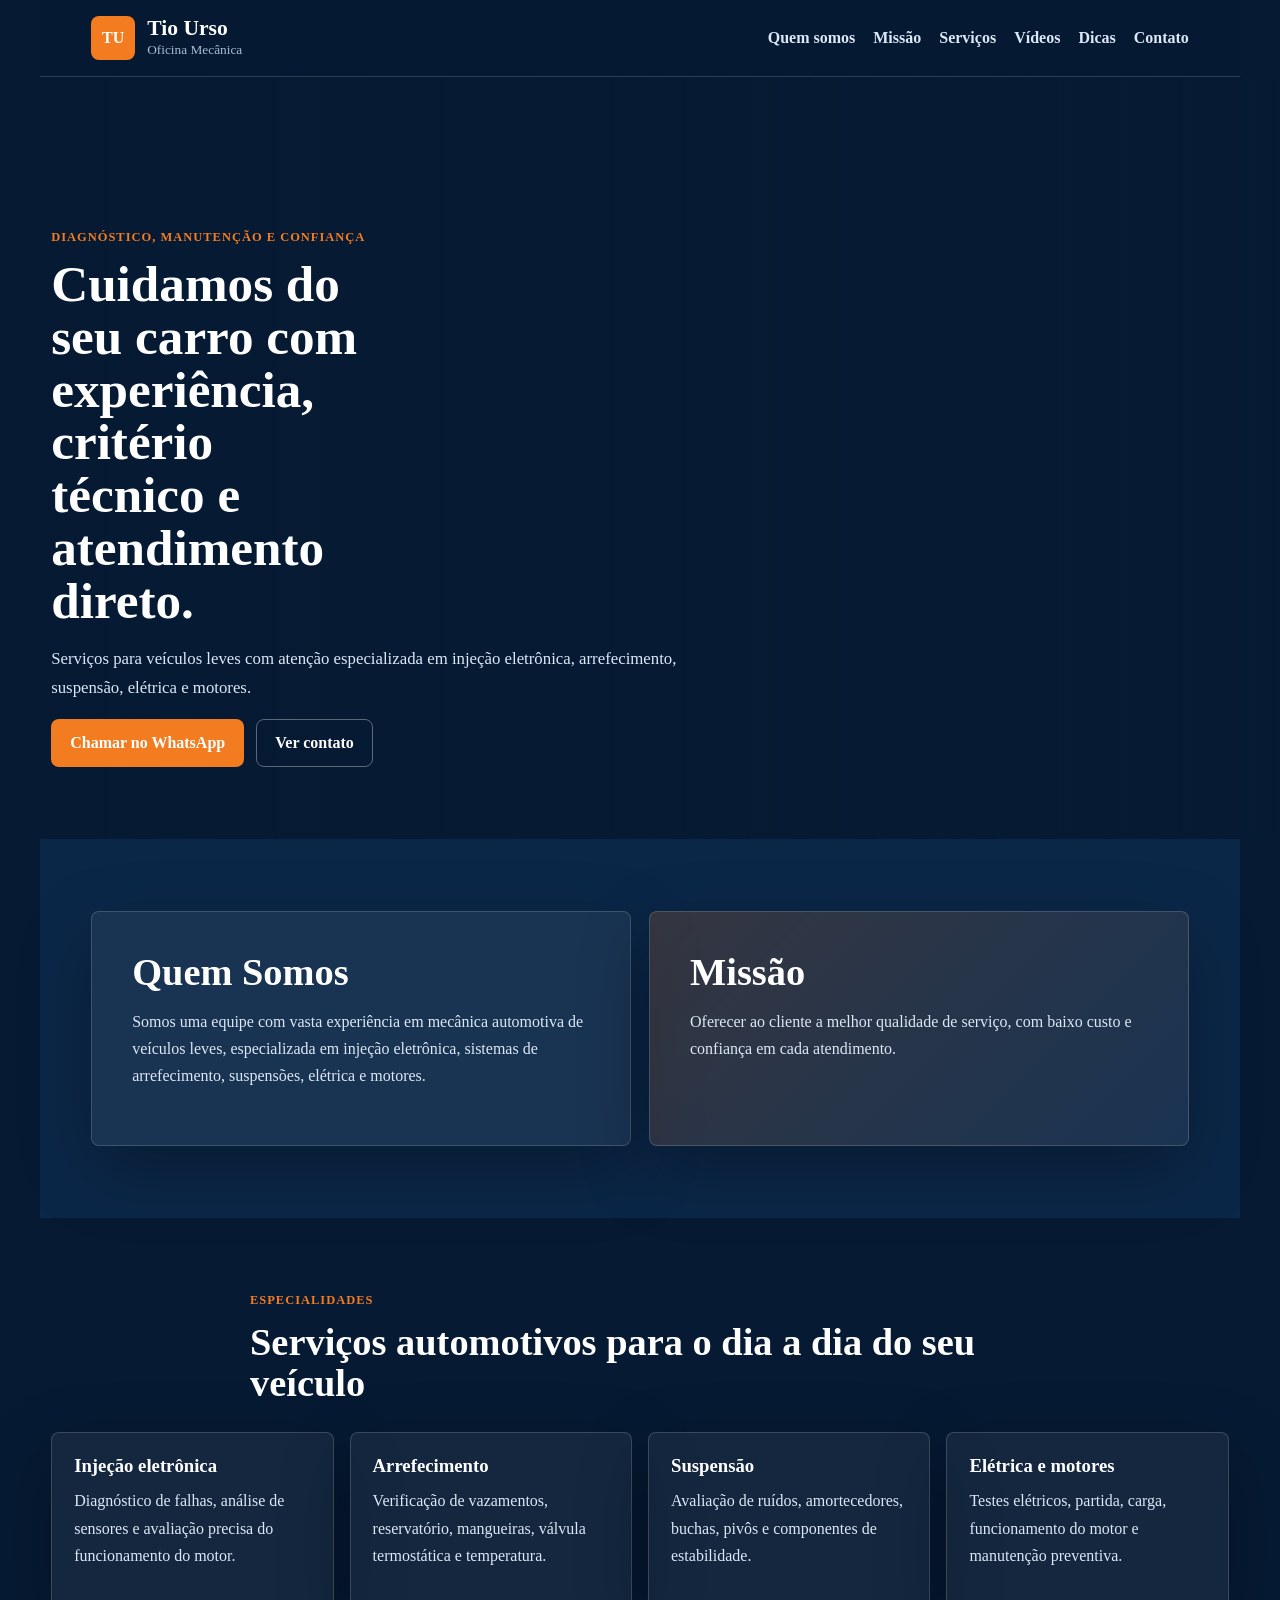
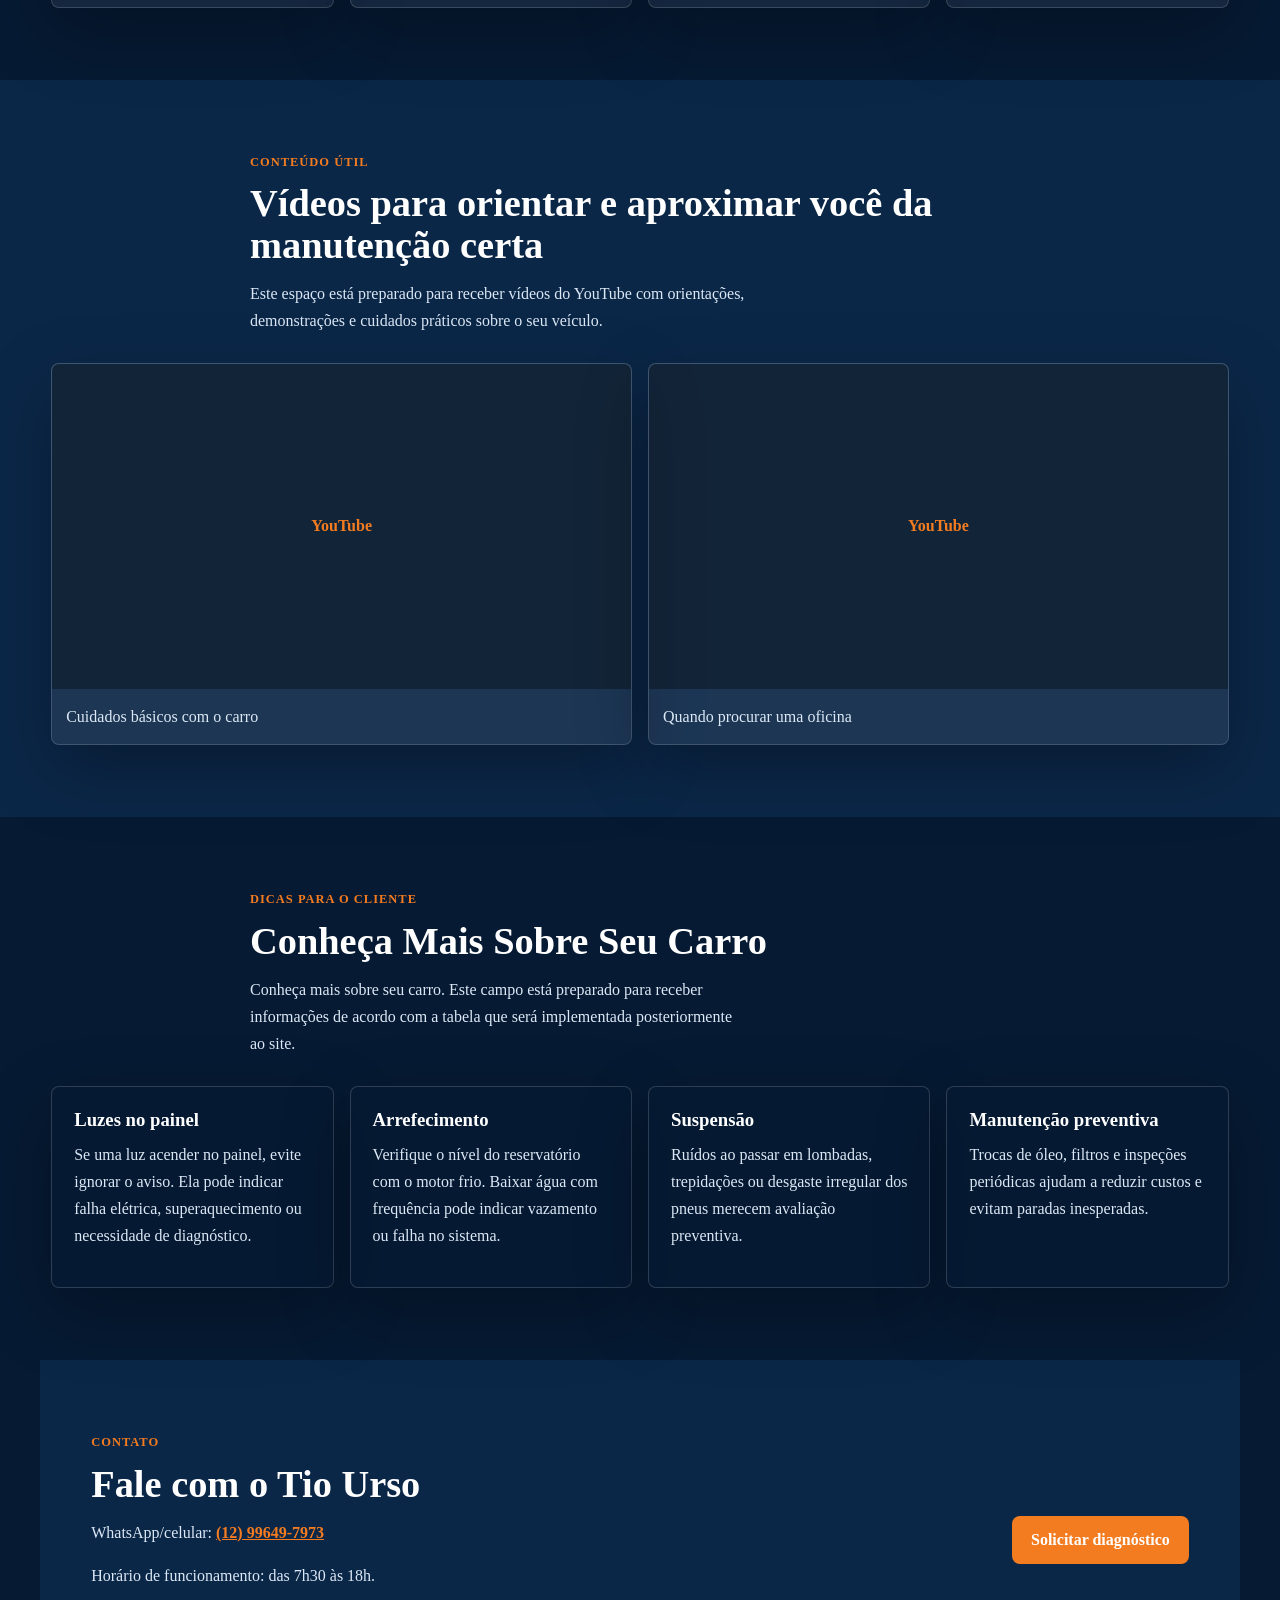
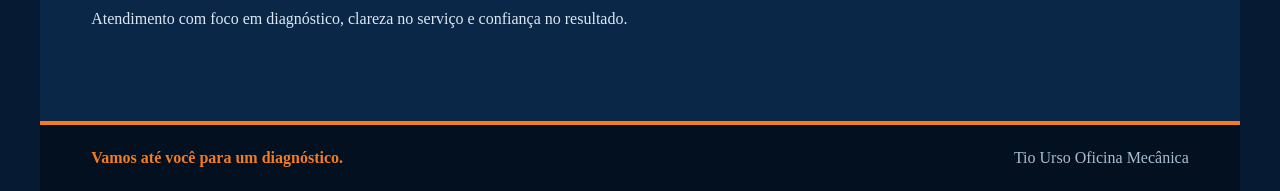
==== commit 583e7b76: "Refina visual do site e remove agendamento" ====
--- a/index.html
+++ b/index.html
@@ -25,7 +25,8 @@
       <nav class="main-nav" aria-label="Navegação principal">
         <a href="#quem-somos">Quem somos</a>
         <a href="#missao">Missão</a>
-        <a href="#agendamento">Agendamento</a>
+        <a href="#servicos">Serviços</a>
+        <a href="#videos">Vídeos</a>
         <a href="#dicas">Dicas</a>
         <a href="#contato">Contato</a>
       </nav>
@@ -35,16 +36,16 @@
       <section class="hero">
         <div class="hero-content">
           <p class="eyebrow">Diagnóstico, manutenção e confiança</p>
-          <h1>Cuidamos do seu carro com experiência e responsabilidade.</h1>
+          <h1>Cuidamos do seu carro com experiência, critério técnico e atendimento direto.</h1>
           <p class="hero-text">
-            Serviços para veículos leves com atenção técnica em injeção eletrônica, arrefecimento, suspensão,
+            Serviços para veículos leves com atenção especializada em injeção eletrônica, arrefecimento, suspensão,
             elétrica e motores.
           </p>
           <div class="hero-actions">
-            <a class="button button-primary" href="#agendamento">Solicitar orçamento no local</a>
-            <a class="button button-secondary" href="https://wa.me/5512996497973" target="_blank" rel="noreferrer">
+            <a class="button button-primary" href="https://wa.me/5512996497973" target="_blank" rel="noreferrer">
               Chamar no WhatsApp
             </a>
+            <a class="button button-secondary" href="#contato">Ver contato</a>
           </div>
         </div>
       </section>
@@ -66,7 +67,7 @@
         </article>
       </section>
 
-      <section class="services-band">
+      <section class="services-band" id="servicos">
         <div class="section-heading">
           <p class="eyebrow">Especialidades</p>
           <h2>Serviços automotivos para o dia a dia do seu veículo</h2>
@@ -75,7 +76,7 @@
         <div class="service-list">
           <article>
             <h3>Injeção eletrônica</h3>
-            <p>Diagnóstico de falhas, análise de sensores e avaliação do funcionamento do motor.</p>
+            <p>Diagnóstico de falhas, análise de sensores e avaliação precisa do funcionamento do motor.</p>
           </article>
           <article>
             <h3>Arrefecimento</h3>
@@ -92,65 +93,17 @@
         </div>
       </section>
 
-      <section class="appointment-section" id="agendamento">
+      <section class="media-section" id="videos">
         <div class="section-heading">
-          <p class="eyebrow">Agendamento</p>
-          <h2>Escolha um horário para orçamento</h2>
+          <p class="eyebrow">Conteúdo útil</p>
+          <h2>Vídeos para orientar e aproximar você da manutenção certa</h2>
           <p>
-            Atendemos de segunda a sexta-feira, das 7h30 às 18h. Os horários para orçamento vão das 7h30 às
-            16h30, com intervalos de 30 minutos.
+            Este espaço está preparado para receber vídeos do YouTube com orientações, demonstrações e cuidados
+            práticos sobre o seu veículo.
           </p>
         </div>
 
-        <div class="appointment-layout">
-          <form class="appointment-form" id="appointmentForm">
-            <label>
-              Nome
-              <input type="text" name="name" placeholder="Seu nome" required />
-            </label>
-
-            <label>
-              WhatsApp ou celular
-              <input type="tel" name="phone" placeholder="(12) 99999-9999" required />
-            </label>
-
-            <label>
-              Dia
-              <select name="day" id="daySelect" required></select>
-            </label>
-
-            <label>
-              Horário
-              <select name="time" id="timeSelect" required></select>
-            </label>
-
-            <label>
-              Tipo de atendimento
-              <select name="service" id="serviceSelect" required></select>
-            </label>
-
-            <label class="full-field">
-              Observações
-              <textarea
-                name="notes"
-                rows="4"
-                placeholder="Conte brevemente o que está acontecendo com o veículo."
-              ></textarea>
-            </label>
-
-            <button class="button button-primary full-field" type="submit">Preparar solicitação</button>
-            <p class="form-feedback" id="formFeedback" role="status"></p>
-          </form>
-
-          <div class="video-panel">
-            <h3>Vídeos para o cliente</h3>
-            <div class="video-grid" id="videoGrid" aria-label="Vídeos do YouTube"></div>
-            <p>
-              Este campo está preparado para receber vídeos puxados do YouTube sobre cuidados, diagnóstico e
-              manutenção do veículo.
-            </p>
-          </div>
-        </div>
+        <div class="video-grid" id="videoGrid" aria-label="Vídeos do YouTube"></div>
       </section>
 
       <section class="tips-section" id="dicas">
@@ -175,6 +128,7 @@
             <a href="https://wa.me/5512996497973" target="_blank" rel="noreferrer">(12) 99649-7973</a>
           </p>
           <p>Horário de funcionamento: das 7h30 às 18h.</p>
+          <p>Atendimento com foco em diagnóstico, clareza no serviço e confiança no resultado.</p>
         </div>
         <a class="button button-primary" href="https://wa.me/5512996497973" target="_blank" rel="noreferrer">
           Solicitar diagnóstico
--- a/styles.css
+++ b/styles.css
@@ -24,6 +24,7 @@
   font-family: "Inter", Arial, sans-serif;
   color: var(--white);
   background: var(--navy);
+  overflow-x: hidden;
 }
 
 body,
@@ -38,8 +39,7 @@
   color: inherit;
 }
 
-button,
-select {
+button {
   cursor: pointer;
 }
 
@@ -112,17 +112,30 @@
 }
 
 .hero {
-  min-height: 76vh;
+  min-height: 78vh;
   display: grid;
   align-items: end;
-  padding: clamp(90px, 12vw, 150px) clamp(18px, 4vw, 56px) 70px;
+  padding: clamp(90px, 12vw, 150px) clamp(18px, 4vw, 56px) 72px;
   background:
-    linear-gradient(90deg, rgba(6, 26, 51, 0.96), rgba(6, 26, 51, 0.78), rgba(6, 26, 51, 0.48)),
-    url("https://images.unsplash.com/photo-1487754180451-c456f719a1fc?auto=format&fit=crop&w=1800&q=80") center / cover;
+    linear-gradient(90deg, rgba(6, 26, 51, 0.97), rgba(6, 26, 51, 0.82), rgba(6, 26, 51, 0.42)),
+    url("https://images.pexels.com/photos/6870295/pexels-photo-6870295.jpeg?auto=compress&cs=tinysrgb&w=1600") center / cover;
 }
 
 .hero-content {
   width: min(760px, 100%);
+}
+
+.hero-content,
+.section-grid,
+.services-band > *,
+.media-section > *,
+.tips-section > *,
+.contact-section,
+.site-footer,
+.site-header {
+  width: min(1200px, 100%);
+  margin-left: auto;
+  margin-right: auto;
 }
 
 .eyebrow {
@@ -143,9 +156,9 @@
 
 h1 {
   margin-bottom: 18px;
-  font-size: clamp(1.85rem, 4vw, 3.7rem);
-  line-height: 1.05;
-  max-width: 13ch;
+  font-size: clamp(2rem, 4vw, 3.9rem);
+  line-height: 1.03;
+  max-width: 12ch;
 }
 
 h2 {
@@ -165,11 +178,10 @@
 
 .hero-text {
   max-width: 650px;
-  font-size: 1.12rem;
-}
-
-.hero-actions,
-.contact-section {
+  font-size: 1.05rem;
+}
+
+.hero-actions {
   display: flex;
   flex-wrap: wrap;
   gap: 12px;
@@ -213,7 +225,7 @@
 
 .section-grid,
 .services-band,
-.appointment-section,
+.media-section,
 .tips-section,
 .contact-section {
   padding: clamp(44px, 8vw, 72px) clamp(18px, 4vw, 56px);
@@ -228,8 +240,7 @@
 
 .info-block,
 .service-list article,
-.appointment-form,
-.video-panel,
+.video-card,
 .tips-grid article {
   border: 1px solid var(--border);
   border-radius: 8px;
@@ -249,15 +260,24 @@
   background: var(--navy);
 }
 
+.media-section {
+  background: var(--navy-soft);
+}
+
 .section-heading {
   max-width: 780px;
   margin-bottom: 28px;
 }
 
+.section-heading p:last-child {
+  max-width: 62ch;
+}
+
 .service-list,
-.tips-grid {
+.tips-grid,
+.video-grid {
   display: grid;
-  grid-template-columns: repeat(auto-fit, minmax(220px, 1fr));
+  grid-template-columns: repeat(auto-fit, minmax(240px, 1fr));
   gap: 16px;
 }
 
@@ -271,80 +291,7 @@
   color: var(--white);
 }
 
-.appointment-section {
-  background: var(--navy-soft);
-}
-
-.appointment-layout {
-  display: grid;
-  grid-template-columns: minmax(320px, 0.85fr) minmax(360px, 1.15fr);
-  gap: 18px;
-}
-
-.appointment-form {
-  display: grid;
-  grid-template-columns: repeat(2, minmax(0, 1fr));
-  gap: 14px;
-  padding: 22px;
-}
-
-label {
-  display: grid;
-  gap: 8px;
-  color: var(--white);
-  font-weight: 700;
-}
-
-input,
-select,
-textarea {
-  width: 100%;
-  border: 1px solid rgba(255, 255, 255, 0.2);
-  border-radius: 8px;
-  padding: 13px 14px;
-  background: rgba(255, 255, 255, 0.96);
-  color: #07172b;
-  outline: none;
-}
-
-input:focus,
-select:focus,
-textarea:focus {
-  border-color: var(--orange);
-  box-shadow: 0 0 0 3px rgba(244, 124, 32, 0.22);
-}
-
-textarea {
-  resize: vertical;
-}
-
-.full-field {
-  grid-column: 1 / -1;
-}
-
-.form-feedback {
-  grid-column: 1 / -1;
-  min-height: 24px;
-  margin: 0;
-  color: var(--white);
-  font-weight: 700;
-}
-
-.video-panel {
-  padding: 22px;
-  background: var(--navy-panel);
-}
-
-.video-grid {
-  display: grid;
-  grid-template-columns: repeat(auto-fit, minmax(220px, 1fr));
-  gap: 14px;
-  margin-bottom: 16px;
-}
-
 .video-card {
-  border: 1px solid var(--border);
-  border-radius: 8px;
   overflow: hidden;
   background: rgba(255, 255, 255, 0.07);
 }
@@ -381,7 +328,10 @@
 }
 
 .contact-section {
-  justify-content: space-between;
+  display: grid;
+  grid-template-columns: minmax(0, 1fr) auto;
+  gap: 18px;
+  align-items: center;
   background: var(--navy-soft);
 }
 
@@ -457,19 +407,16 @@
 }
 
 @media (max-width: 1100px) {
-  .appointment-layout {
-    grid-template-columns: 1fr;
+  .hero {
+    min-height: 68vh;
+    background-position: center;
   }
 }
 
 @media (max-width: 980px) {
-  .site-header,
-  .contact-section {
-    align-items: flex-start;
-  }
-
   .site-header {
     flex-direction: column;
+    align-items: flex-start;
     gap: 14px;
   }
 
@@ -479,7 +426,7 @@
   }
 
   .section-grid,
-  .appointment-layout {
+  .contact-section {
     grid-template-columns: 1fr;
   }
 
@@ -487,6 +434,10 @@
   .tips-grid,
   .video-grid {
     grid-template-columns: repeat(2, minmax(0, 1fr));
+  }
+
+  .contact-section .button {
+    width: auto;
   }
 }
 
@@ -512,19 +463,37 @@
   }
 
   h1 {
-    max-width: 14ch;
+    max-width: 13ch;
+  }
+
+  .hero {
+    min-height: 64vh;
+    align-items: center;
+    background-position: 68% center;
+  }
+
+  .hero-text {
+    font-size: 0.98rem;
+  }
+
+  .site-footer {
+    flex-direction: column;
   }
 }
 
 @media (max-width: 620px) {
   .hero {
-    min-height: 70vh;
-    align-items: center;
-    padding-top: 64px;
-    padding-bottom: 52px;
-  }
-
-  .appointment-form,
+    min-height: auto;
+    padding-top: 58px;
+    padding-bottom: 44px;
+    background-position: 72% center;
+  }
+
+  .hero-actions,
+  .contact-section {
+    gap: 10px;
+  }
+
   .service-list,
   .tips-grid,
   .video-grid {
@@ -534,6 +503,18 @@
   .button {
     width: 100%;
   }
+
+  .main-nav {
+    grid-template-columns: 1fr;
+  }
+
+  .main-nav a {
+    width: 100%;
+  }
+
+  .contact-section .button {
+    width: 100%;
+  }
 }
 
 @media (max-width: 430px) {
@@ -547,11 +528,11 @@
   }
 
   .main-nav {
-    grid-template-columns: 1fr;
+    gap: 6px;
   }
 
   h1 {
-    font-size: 1.65rem;
+    font-size: 1.7rem;
     max-width: 100%;
   }
 
@@ -563,11 +544,17 @@
     line-height: 1.6;
   }
 
+  .hero-actions .button,
+  .contact-section .button {
+    min-height: 44px;
+    padding-left: 14px;
+    padding-right: 14px;
+  }
+
   .info-block,
   .service-list article,
-  .appointment-form,
-  .video-panel,
-  .tips-grid article {
+  .tips-grid article,
+  .video-card p {
     padding: 18px;
   }
 
